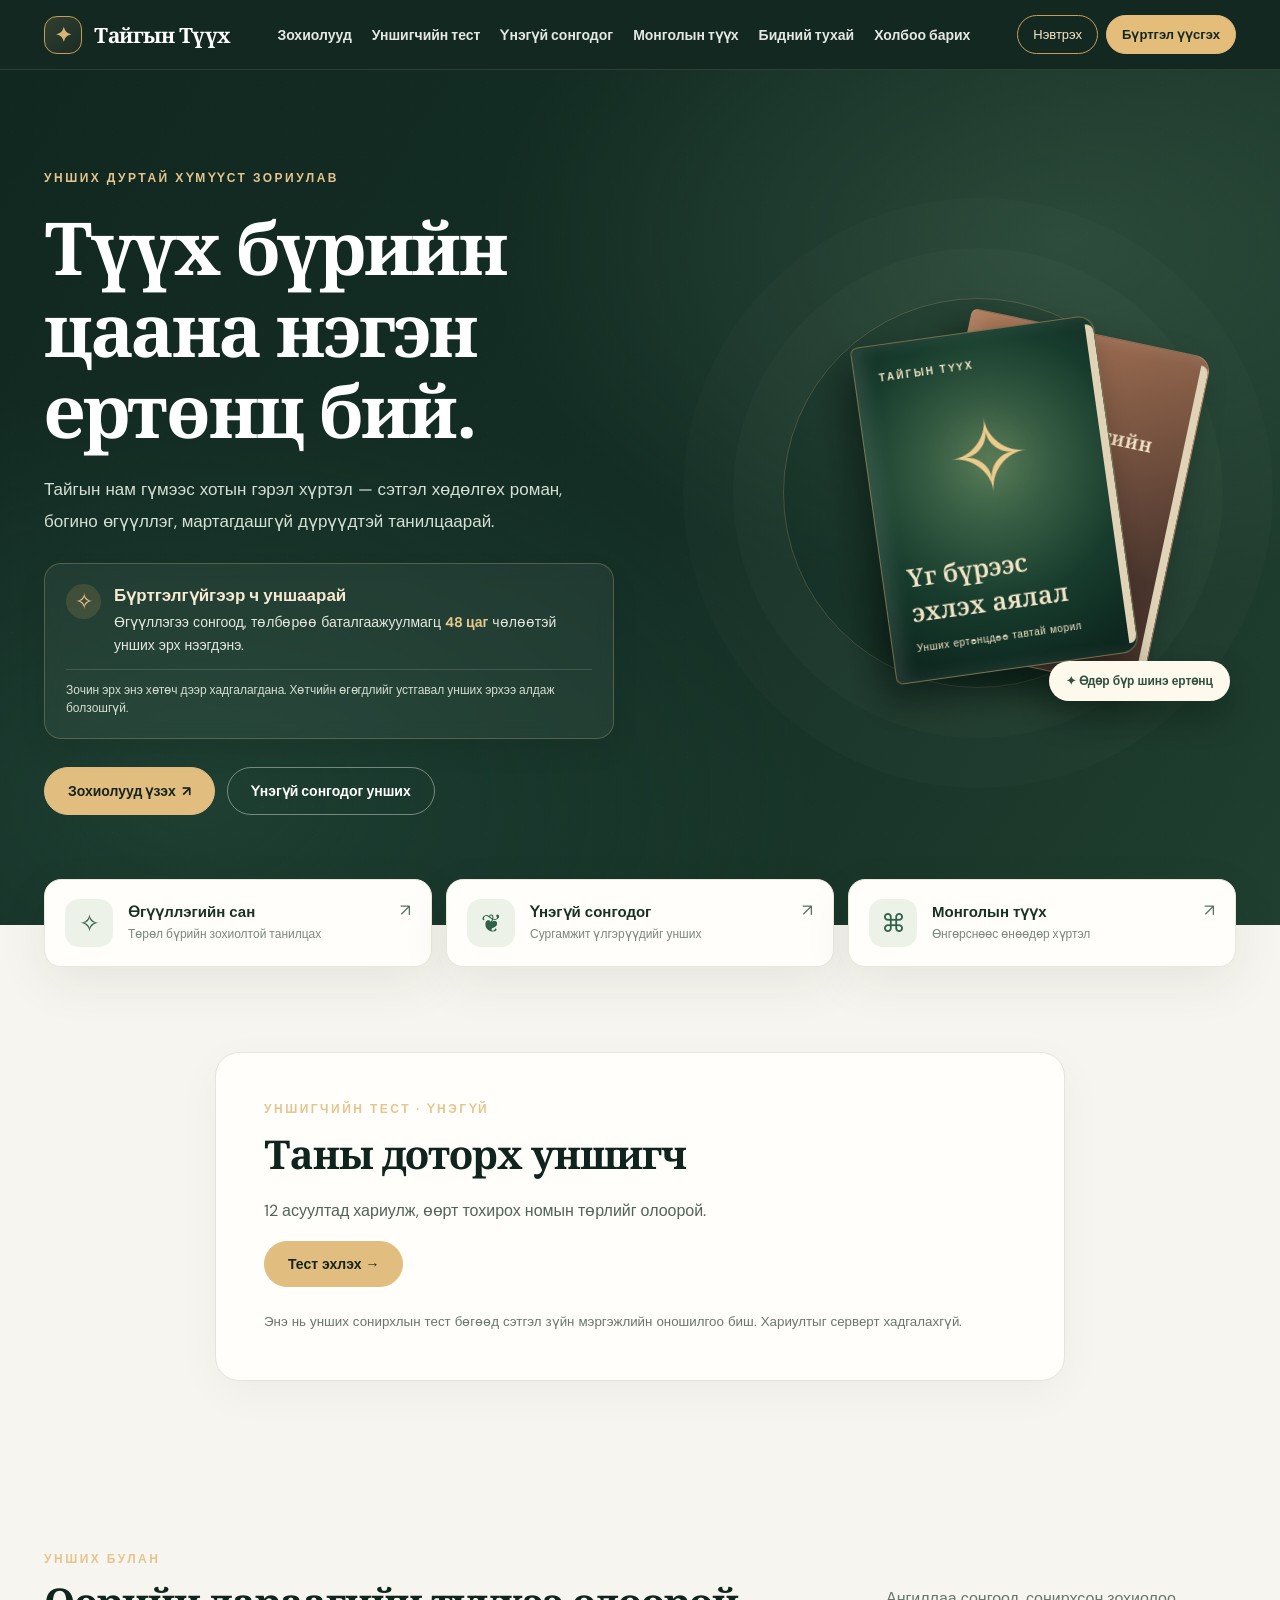
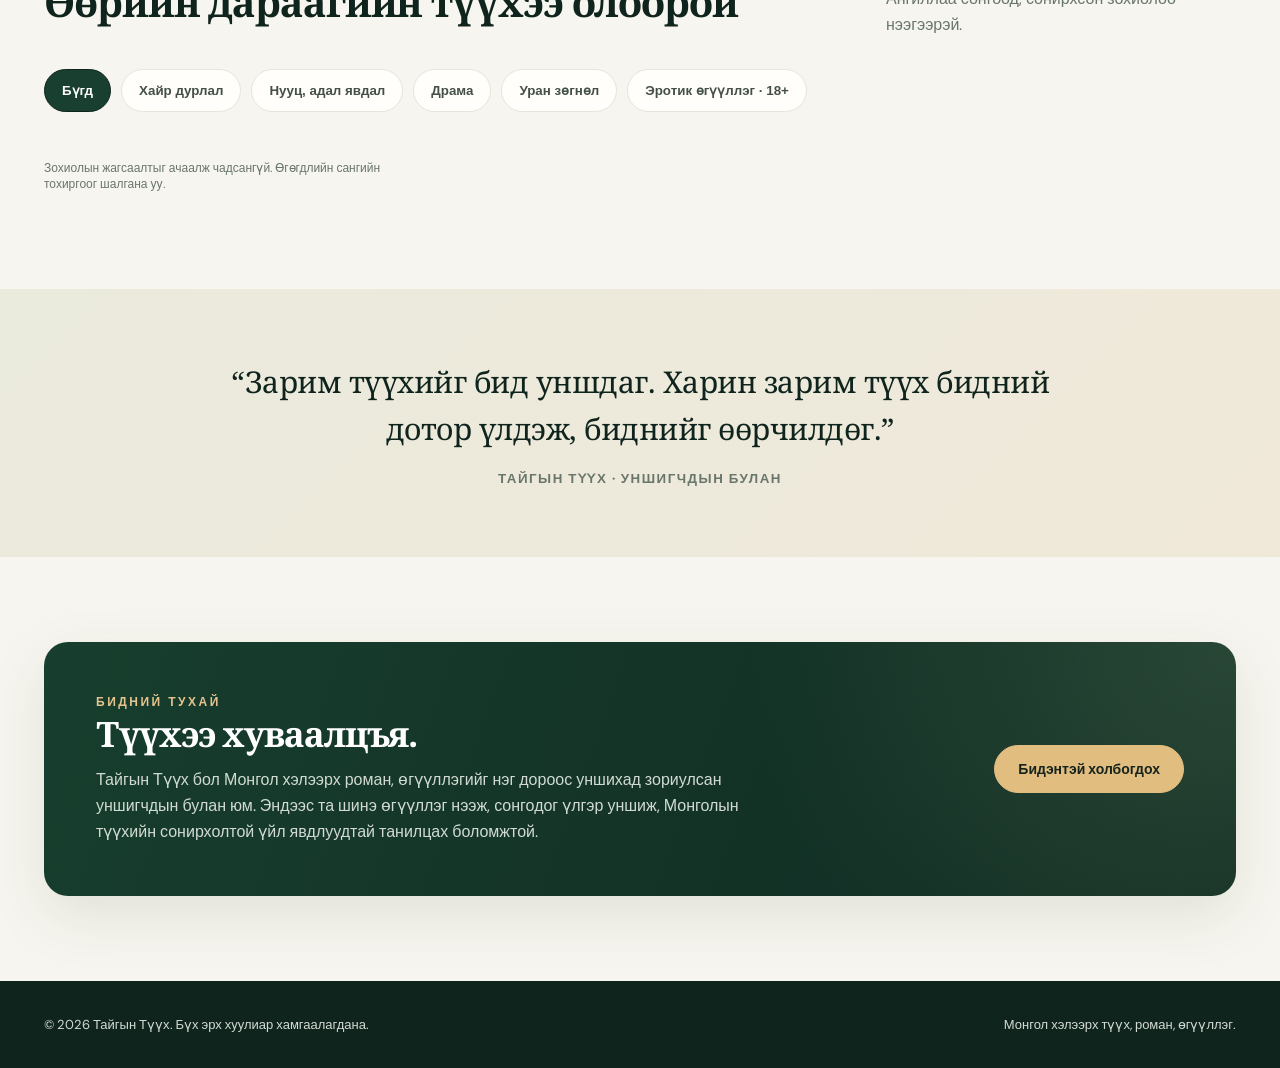
==== index.html @ 8eda80f7 "Move free preview copy button beside Facebook share" ====
<!doctype html>
<html lang="mn">
<head>
  <meta charset="utf-8">
  <meta name="viewport" content="width=device-width, initial-scale=1">
  <meta name="description" content="Тайгын Түүх — роман, өгүүллэг, шинэ ертөнц рүү аялах уншигчдын булан.">
  <meta name="theme-color" content="#15231d">
  <title>Тайгын Түүх — Өгүүллэг, роман</title>
  <link rel="preconnect" href="https://fonts.googleapis.com">
  <link rel="preconnect" href="https://fonts.gstatic.com" crossorigin>
  <link href="https://fonts.googleapis.com/css2?family=DM+Sans:wght@400;500;600;700&family=Noto+Serif:wght@400;500;600;700&display=swap" rel="stylesheet">
  <style>
    :root{--forest:#15231d;--forest2:#20382d;--cream:#f6f2e9;--paper:#fffdf8;--gold:#c99d55;--muted:#6f776f;--line:#e8e1d4}
    *{box-sizing:border-box}html{scroll-behavior:smooth}body{margin:0;background:var(--cream);color:var(--forest);font-family:'DM Sans',sans-serif}a{color:inherit;text-decoration:none}.wrap{max-width:1160px;margin:auto;padding:0 24px}
    header{background:var(--forest);color:#fff;padding:20px 0;border-bottom:1px solid #ffffff20}.nav{display:flex;align-items:center;justify-content:space-between;gap:20px}.brand{display:flex;align-items:center;gap:12px;font-family:'Noto Serif',serif;font-size:22px;font-weight:700;letter-spacing:.2px}.mark{width:42px;height:42px;border:1px solid #c99d55;border-radius:50%;display:grid;place-items:center;color:var(--gold);font-size:22px}.navlinks{display:flex;gap:24px;color:#e4e8e3;font-size:14px}.navlinks a:hover{color:var(--gold)}.hero{background:linear-gradient(115deg,rgba(21,35,29,.98),rgba(32,56,45,.88)),radial-gradient(circle at 85% 30%,#6d805c,transparent 38%);color:#fff;padding:82px 0 74px;overflow:hidden}.hero-grid{display:grid;grid-template-columns:1.15fr .85fr;gap:52px;align-items:center}.eyebrow{color:var(--gold);font-size:12px;font-weight:700;letter-spacing:2px;text-transform:uppercase}.hero h1{font-family:'Noto Serif',serif;font-size:clamp(42px,6vw,68px);line-height:1.08;max-width:680px;margin:18px 0}.hero p{font-size:17px;line-height:1.8;color:#d5ddd6;max-width:560px}.actions{display:flex;gap:12px;flex-wrap:wrap;margin-top:28px}.btn{display:inline-flex;padding:13px 20px;border-radius:4px;font-weight:700;font-size:14px;border:1px solid var(--gold);background:var(--gold);color:#17241c;cursor:pointer}.btn.secondary{background:transparent;color:white;border-color:#ffffff66}.hero-art{min-height:310px;position:relative;display:grid;place-items:center}.moon{width:220px;height:220px;border-radius:50%;background:radial-gradient(circle at 35% 30%,#e8d6a8,#b38a4b 65%,#705532);box-shadow:0 0 90px #c99d5533;position:relative}.moon:after{content:'';position:absolute;inset:22px -30px -18px 42px;border-radius:50%;background:var(--forest2);opacity:.8}.pine{position:absolute;bottom:10px;width:0;height:0;border-left:72px solid transparent;border-right:72px solid transparent;border-bottom:180px solid #0e1914;filter:drop-shadow(36px 30px 0 #17291f)}.pine:after{content:'';position:absolute;top:80px;left:-52px;border-left:52px solid transparent;border-right:52px solid transparent;border-bottom:130px solid #0e1914}.section{padding:64px 0}.section-head{display:flex;align-items:end;justify-content:space-between;gap:20px;margin-bottom:26px}.section h2{font-family:'Noto Serif',serif;font-size:32px;margin:8px 0}.section-head p{margin:0;color:var(--muted);line-height:1.6}.filters{display:flex;gap:8px;flex-wrap:wrap;margin-bottom:24px}.filter{border:1px solid var(--line);background:transparent;border-radius:999px;padding:9px 15px;color:#445047;cursor:pointer}.filter.active,.filter:hover{background:var(--forest);color:white;border-color:var(--forest)}.cards{display:grid;grid-template-columns:repeat(3,1fr);gap:18px}.card{background:var(--paper);border:1px solid var(--line);border-radius:8px;overflow:hidden;transition:transform .2s,box-shadow .2s}.card:hover{transform:translateY(-4px);box-shadow:0 12px 30px #15231d10}.cover{height:190px;display:flex;align-items:end;padding:20px;color:#fff;position:relative;overflow:hidden;background:linear-gradient(145deg,#50634d,#17271e)}.cover:before{content:'';position:absolute;width:220px;height:220px;border:1px solid #ffffff35;border-radius:50%;right:-55px;top:-70px}.cover:after{content:'';position:absolute;width:140px;height:140px;border:1px solid #ffffff25;border-radius:50%;right:-20px;top:-28px}.cover .symbol{position:absolute;right:28px;top:28px;font-size:54px;color:#e5c58a;opacity:.85}.cover .genre{position:relative;z-index:1;font-size:11px;letter-spacing:1.5px;text-transform:uppercase;color:#f0d9a9}.cover.amber{background:linear-gradient(145deg,#7b5538,#2e261e)}.cover.blue{background:linear-gradient(145deg,#536d78,#1a2d38)}.cover.plum{background:linear-gradient(145deg,#76566c,#2c202d)}.cover.moss{background:linear-gradient(145deg,#64704b,#1d2c20)}.cover.rose{background:linear-gradient(145deg,#9b6a62,#3d2528)}.card-body{padding:20px}.card h3{font-family:'Noto Serif',serif;font-size:20px;margin:0 0 8px}.card p{font-size:14px;line-height:1.65;color:var(--muted);margin:0 0 18px}.meta{display:flex;justify-content:space-between;align-items:center;border-top:1px solid var(--line);padding-top:14px;color:var(--muted);font-size:12px}.read{color:#7e5a23;font-weight:700;background:transparent;border:0;cursor:pointer}.empty{display:none;padding:30px;text-align:center;color:var(--muted)}.quote{background:#eae3d5;padding:44px 0;text-align:center}.quote blockquote{max-width:760px;margin:0 auto;font-family:'Noto Serif',serif;font-size:clamp(21px,3vw,30px);line-height:1.55}.quote small{display:block;margin-top:18px;color:var(--muted);letter-spacing:1px;text-transform:uppercase}.newsletter{background:var(--forest2);color:white;padding:46px;border-radius:8px;display:flex;align-items:center;justify-content:space-between;gap:30px}.newsletter h2{font-family:'Noto Serif',serif;margin:0 0 10px;font-size:28px}.newsletter p{color:#d2dbd3;margin:0;line-height:1.6}.newsletter .btn{flex-shrink:0}footer{background:var(--forest);color:#d2dbd3;padding:30px 0;font-size:13px}.foot{display:flex;justify-content:space-between;gap:20px;flex-wrap:wrap}.modal{position:fixed;inset:0;background:#07100ddd;display:none;align-items:center;justify-content:center;padding:20px;z-index:5}.modal.open{display:flex}.modal-box{max-width:650px;width:100%;max-height:85vh;overflow:auto;background:var(--paper);border-radius:8px;padding:28px}.modal-top{display:flex;justify-content:space-between;gap:20px;align-items:start}.modal h2{font-family:'Noto Serif',serif;margin:0 0 8px}.close{border:0;background:transparent;font-size:26px;cursor:pointer}.modal-text{line-height:1.9;white-space:pre-line;color:#38443b}.note{font-size:12px;color:var(--muted);margin-top:20px}
    @media(max-width:760px){.navlinks{display:none}.hero{padding:58px 0}.hero-grid{grid-template-columns:1fr;gap:20px}.hero-art{min-height:190px}.moon{width:145px;height:145px}.pine{transform:scale(.72);transform-origin:bottom center}.cards{grid-template-columns:1fr 1fr}.cover{height:155px}.section{padding:48px 0}.newsletter{padding:28px;display:block}.newsletter .btn{margin-top:20px}.section-head{display:block}.section-head p{margin-top:10px}}
    @media(max-width:480px){.wrap{padding:0 17px}.brand{font-size:18px}.cards{grid-template-columns:1fr}.cover{height:180px}.hero h1{font-size:43px}.hero p{font-size:15px}.section h2{font-size:28px}}
  .account-actions{display:flex;gap:8px;align-items:center;flex-wrap:wrap}.account-actions button{border:1px solid #c99d55;background:transparent;color:#f7e5c6;border-radius:6px;padding:9px 12px;cursor:pointer;font:inherit;font-size:13px}.account-actions button.primary{background:#c99d55;color:#15231d;font-weight:700}.account-actions .signedin{font-size:12px;color:#e7d6ac;max-width:175px;overflow:hidden;text-overflow:ellipsis;white-space:nowrap}.auth-form{display:grid;gap:12px;margin-top:18px}.auth-form label{display:block;font-size:13px;font-weight:700;margin-bottom:5px}.auth-form input{width:100%;padding:11px;border:1px solid #d8d3c8;border-radius:6px;font:inherit}.auth-status{font-size:13px;white-space:pre-wrap;color:#8d3535}.auth-note{font-size:13px;color:#5f6b60;line-height:1.6}.auth-footer{display:flex;gap:10px;align-items:center;flex-wrap:wrap}
@media(max-width:760px){.nav{flex-wrap:wrap}.account-actions{width:100%;justify-content:flex-end}}
.reading-benefit{margin-top:25px;max-width:570px;background:rgba(255,253,248,.065);border:1px solid rgba(201,157,85,.38);border-radius:12px;padding:17px 20px;box-shadow:0 12px 28px rgba(0,0,0,.08)}.reading-benefit-head{display:flex;gap:13px;align-items:flex-start}.reading-benefit-icon{flex-shrink:0;width:35px;height:35px;border-radius:50%;background:rgba(201,157,85,.18);color:#e6c98d;display:grid;place-items:center;font-size:22px}.reading-benefit-head strong{display:block;color:#f6ead1;font-size:17px;margin-bottom:5px}.reading-benefit-head span:not(.reading-benefit-icon){display:block;color:#e4e8df;font-size:14px;line-height:1.65}.reading-benefit-head b{color:#e6c98d}.reading-benefit-note{border-top:1px solid rgba(255,255,255,.14);margin-top:12px;padding-top:11px;font-size:12px;line-height:1.55;color:#c2ccc1}@media(max-width:480px){.reading-benefit{padding:15px}.reading-benefit-head strong{font-size:16px}}

  .mobile-menu-toggle{display:none;border:1px solid #c99d5580;border-radius:8px;background:rgba(255,255,255,.06);color:#f7e5c6;gap:8px;align-items:center;padding:9px 12px;font-family:inherit;font-size:14px;font-weight:600;cursor:pointer}
  .mobile-menu-toggle span:first-child{font-size:20px;line-height:1}
  @media(max-width:760px){
    .nav{display:flex;flex-wrap:wrap;justify-content:space-between;gap:12px}
    .mobile-menu-toggle{display:inline-flex;order:1;margin-left:auto}
    .navlinks{display:none;order:3;flex-basis:100%;width:100%;flex-direction:column;align-items:stretch;gap:0;padding:7px;background:#223a2e;border:1px solid #c99d5540;border-radius:10px}
    .navlinks.mobile-open{display:flex}
    .navlinks a{display:block;color:#f7e5c6;padding:12px 14px;border-bottom:1px solid #ffffff13}
    .navlinks a:last-child{border-bottom:0}
    .navlinks a:focus-visible,.mobile-menu-toggle:focus-visible{outline:2px solid #e3bc77;outline-offset:2px}
    .account-actions{order:2;width:100%;justify-content:flex-start;gap:8px}
    .account-actions button{min-height:40px}
    .account-actions .signedin{max-width:100%}
  }

/* Mobile-first navigation and full-screen story reading */
.reader-controls{display:flex;align-items:center;gap:8px;flex-shrink:0}.reader-controls button{min-width:40px;min-height:42px;border-radius:8px;border:1px solid #dbd5c7;background:#f3eee2;color:#233629;font-weight:700;cursor:pointer}.reader-controls .close{font-size:24px;background:#eee4d1}.reader-progress{height:3px;background:#e8e1d4;border-radius:8px;overflow:hidden;margin:12px 0 20px}.reader-progress>div{height:100%;width:0;background:#b68a42;transition:width .15s ease}.modal-text{font-size:17px;line-height:1.95;overflow-wrap:anywhere}.modal-top{background:var(--paper);position:sticky;top:-28px;z-index:2;padding:12px 0 6px}.modal:focus-visible,.modal-box:focus-visible{outline:none}
@media(max-width:760px){
 header{padding:12px 0}.nav{display:flex;flex-wrap:wrap;gap:8px;justify-content:space-between;align-items:center}.brand{font-size:17px;gap:7px;white-space:nowrap;flex-shrink:1;min-width:0}.brand .mark{width:32px;height:32px;font-size:18px;flex-shrink:0}
 .account-actions{order:1;display:flex;width:auto;flex:0 0 auto;margin-left:auto;gap:5px;justify-content:flex-end}.account-actions #navRegister{display:none}.account-actions button{padding:8px 9px;min-height:38px;font-size:12px}.account-actions .signedin{display:none}
 .mobile-menu-toggle{order:2;display:inline-flex;margin-left:0;flex:0 0 auto;padding:7px 9px;min-height:38px;font-size:12px;gap:6px}
 .navlinks{order:3;flex-basis:100%;width:100%;margin-top:4px}
 #reader{padding:0;align-items:stretch;justify-content:stretch;background:var(--paper)}#reader .modal-box{max-width:none;width:100%;height:100vh;height:100dvh;max-height:none;border-radius:0;padding:18px 19px 42px;overscroll-behavior:contain;scrollbar-gutter:stable}
 #reader .modal-top{top:-18px;align-items:center;padding:12px 0 10px;border-bottom:1px solid var(--line);margin-bottom:12px}#reader .modal-top h2{font-size:21px;line-height:1.35}#reader .eyebrow{font-size:10px}#reader .modal-text{font-size:18px;line-height:2}#reader .reader-controls button{min-width:38px;min-height:42px}#reader .reader-progress{margin:0 0 18px}
 .auth-form input{font-size:16px}
}
@media(max-width:360px){.nav{gap:5px}.brand{font-size:15px;gap:5px}.brand .mark{height:29px;width:29px}.account-actions button{padding:7px 6px;font-size:11px}.mobile-menu-toggle{padding:7px}.mobile-menu-toggle span:first-child{font-size:18px}#reader .modal-box{padding-left:14px;padding-right:14px}#reader .reader-controls{gap:4px}#reader .reader-controls button{min-width:35px}}
@media(prefers-reduced-motion:reduce){.reader-progress>div{transition:none}}

/* Taigyn Tuuh 2026: editorial interface */
:root{--forest:#10241e;--forest2:#17382d;--cream:#f7f5ef;--paper:#fffefa;--gold:#d8b477;--muted:#68766c;--line:#e8e7dd;--shadow:0 16px 50px rgba(18,41,31,.075)}
html{scroll-padding-top:88px}body{background:var(--cream);font-family:'DM Sans',sans-serif;-webkit-font-smoothing:antialiased}button,a,input{ -webkit-tap-highlight-color:transparent }button:focus-visible,a:focus-visible,input:focus-visible{outline:3px solid #c19c5e;outline-offset:3px}.wrap{max-width:1240px}header{position:relative;z-index:10;padding:15px 0;background:rgba(16,36,30,.98);border-bottom:1px solid #f3dba91f}.brand{font-size:21px;letter-spacing:-.5px}.mark{width:38px;height:38px;border-radius:13px;background:linear-gradient(140deg,#e6c78d25,#e6c78d06);font-size:20px}.navlinks{gap:20px}.navlinks a{font-weight:600;transition:color .2s}.navlinks a:hover{color:#e5c38a}.account-actions button{border-radius:999px;padding:10px 15px;transition:background .2s,transform .2s}.account-actions button:hover{transform:translateY(-1px)}.account-actions button.primary{background:#e4bd7b;border-color:#e4bd7b;color:#13271f}
.hero{position:relative;isolation:isolate;padding:100px 0 110px;background:radial-gradient(ellipse at 83% 20%,#44664e70 0,transparent 38%),radial-gradient(ellipse at 15% 85%,#2c574570 0,transparent 40%),linear-gradient(122deg,#112820,#142e25 52%,#203f30);overflow:hidden}.hero:before{content:'';position:absolute;inset:0;background-image:radial-gradient(#f4dfb017 .7px,transparent .7px);background-size:25px 25px;opacity:.34;pointer-events:none}.hero-grid{grid-template-columns:minmax(0,1fr) minmax(0,.82fr);gap:48px;position:relative}.eyebrow{letter-spacing:2.5px;color:#e6c48e}.hero h1{font-size:clamp(45px,5.7vw,78px);line-height:1.12;letter-spacing:-2.3px;max-width:780px;margin:20px 0 22px}.hero p{font-size:17px;line-height:1.9;color:#d4e0d5;max-width:570px}.actions{margin-top:28px}.btn{border-radius:999px;padding:14px 23px;justify-content:center;align-items:center;min-height:46px;background:#e1bd80;border-color:#e1bd80;transition:transform .2s,box-shadow .2s,background .2s}.btn:hover{transform:translateY(-2px);box-shadow:0 9px 22px #0000001c;background:#f0d39f}.btn.secondary:hover{background:#ffffff16}.reading-benefit{border-radius:17px;background:#ffffff0d;backdrop-filter:blur(8px);border-color:#f2dca93a;padding:20px 21px}.reading-benefit-head strong{font-size:17px}.reading-benefit-note{color:#d4dfd2}
.hero-art{height:440px;min-height:440px;position:relative;perspective:900px;display:grid;place-items:center}.hero-orbit{position:absolute;width:390px;height:390px;border:1px solid #e6c89138;border-radius:50%;box-shadow:0 0 0 50px #fff2cf05,0 0 0 100px #fff2cf04}.featured-book{position:absolute;width:245px;height:340px;border-radius:7px 16px 16px 7px;box-shadow:-14px 19px 35px #020b0770,inset 9px 0 18px #ffffff1c;display:flex;flex-direction:column;align-items:flex-start;padding:26px 24px;color:#f4e5c7;font-family:'Noto Serif',serif;transform-style:preserve-3d}.featured-book:after{content:'';position:absolute;right:0;top:8px;bottom:8px;width:8px;border-radius:0 10px 10px 0;background:#e1d3b7}.featured-book-front{background:radial-gradient(circle at 50% 40%,#4e7654,#173c2d 58%,#0b211b);transform:rotate(-8deg) translate(15px,9px);z-index:2;border:1px solid #c3a56d90}.featured-book-back{background:linear-gradient(155deg,#ac7757,#4a352d 75%);transform:rotate(12deg) translate(78px,-10px);z-index:1;border:1px solid #d6a57988}.featured-book span{font-family:'DM Sans',sans-serif;font-size:10px;letter-spacing:2.4px;font-weight:700}.featured-book strong{font-size:25px;line-height:1.38;margin-top:auto;font-weight:600}.featured-book small{font-family:'DM Sans',sans-serif;letter-spacing:.6px;font-size:10px;margin-top:13px}.featured-book-back strong{font-size:20px}.featured-book-back i{font-size:95px;align-self:center;margin-top:auto;font-style:normal;color:#f6e3bb88}.book-symbol{font-size:100px;margin:auto;align-self:center;color:#edcb8c;text-shadow:0 0 38px #d9b76f66}.floating-note{position:absolute;bottom:12px;right:6px;padding:12px 17px;background:#fdf9ec;color:#31503d;border-radius:999px;font-size:12px;font-weight:700;box-shadow:0 16px 32px #05140c55;z-index:3}
.discovery-section{position:relative;margin-top:-46px;z-index:3}.discovery-grid{display:grid;grid-template-columns:repeat(3,minmax(0,1fr));gap:14px}.discovery-tile{background:#fffefa;padding:19px 20px;border:1px solid #e9e7dc;border-radius:17px;box-shadow:var(--shadow);display:flex;align-items:center;gap:15px;transition:transform .2s,box-shadow .2s}.discovery-tile:hover{transform:translateY(-3px);box-shadow:0 18px 45px #10241e1a}.discovery-icon{width:48px;height:48px;flex:0 0 48px;display:grid;place-items:center;border-radius:14px;background:#edf2e9;color:#32614b;font-size:25px}.discovery-tile strong{display:block;color:#183126;font-size:15px}.discovery-tile small{display:block;color:#7c877e;margin-top:4px;font-size:12px;line-height:1.45}.discovery-arrow{margin-left:auto;align-self:flex-start;color:#577263;font-size:17px}
.section{padding:85px 0}.section-head{margin-bottom:32px}.section h2{font-size:clamp(29px,3.1vw,42px);letter-spacing:-1.1px}.section-head p{max-width:350px}.filters{gap:10px;margin-bottom:28px}.filter{padding:11px 17px;border-radius:999px;font-weight:600;background:#fffefa;border-color:#e6e5dc;min-height:43px}.filter.active{background:#193f30;color:#fff}.cards{gap:23px}.card{border-radius:18px;box-shadow:0 8px 25px #10241e0a;transition:transform .24s,box-shadow .24s}.card:hover{transform:translateY(-5px);box-shadow:0 24px 45px #122e2019}.cover{height:235px;padding:22px;background:linear-gradient(145deg,#4d755e,#1a3d2e)}.cover:before{width:270px;height:270px;border-color:#ffffff26}.cover:after{width:170px;height:170px;border-color:#ffffff20}.cover .symbol{font-size:72px;color:#f5d393;opacity:.9}.cover .genre{letter-spacing:1.2px;padding:8px 11px;border-radius:8px;background:#0c201b85;color:#f8e2b7;font-size:10px;backdrop-filter:blur(3px)}.card-body{padding:23px}.card h3{font-size:22px;line-height:1.35;letter-spacing:-.3px}.card p{font-size:14px;line-height:1.8;min-height:52px}.meta{font-size:12px}.read{background:#eaf1e9;color:#214a35;padding:10px 13px;border-radius:999px;font-weight:700;min-height:40px}.read:hover{background:#d5e5d4}.quote{background:linear-gradient(135deg,#eaeadd,#f0e9d9);padding:70px 0}.quote blockquote{max-width:850px;letter-spacing:-.5px}.quote small{font-weight:700;letter-spacing:1.5px}.newsletter{background:radial-gradient(circle at 100% 0,#496a4f70,transparent 40%),linear-gradient(110deg,#173e2e,#102a21);border-radius:24px;padding:52px;box-shadow:0 20px 60px #1a39221a}.newsletter h2{font-size:35px}.newsletter p{max-width:660px}.newsletter .btn{white-space:nowrap}footer{padding:35px 0}.modal-box{border-radius:19px;box-shadow:0 30px 80px #0005}.reader-controls button{border-radius:10px}.auth-form input{border-radius:10px}.modal-top{border-bottom:1px solid #eee9dd;padding-bottom:14px}
@media(max-width:1000px){.hero-grid{gap:12px}.hero-art{transform:scale(.84)}.navlinks{gap:12px;font-size:12px}.account-actions button{padding:9px 10px}}
@media(max-width:760px){header{padding:12px 0}.hero{padding:58px 0 89px}.hero-grid{grid-template-columns:1fr;gap:10px}.hero h1{font-size:clamp(39px,9.2vw,58px);letter-spacing:-1.4px;max-width:570px}.hero p{font-size:15px;line-height:1.85}.hero-art{height:305px;min-height:305px;transform:none}.hero-orbit{width:260px;height:260px}.featured-book{width:175px;height:250px;padding:18px}.featured-book-front{transform:rotate(-7deg) translate(0,12px)}.featured-book-back{transform:rotate(12deg) translate(48px,-12px)}.featured-book strong{font-size:18px}.featured-book-back strong{font-size:15px}.featured-book-back i{font-size:65px}.book-symbol{font-size:63px}.floating-note{bottom:-4px;right:4%;font-size:10px}.discovery-section{margin-top:-42px}.discovery-grid{grid-template-columns:1fr;gap:9px}.discovery-tile{padding:13px 16px}.discovery-icon{width:42px;height:42px;flex-basis:42px}.section{padding:60px 0}.cards{grid-template-columns:repeat(2,minmax(0,1fr));gap:13px}.cover{height:180px}.card-body{padding:17px}.card h3{font-size:19px}.card p{min-height:0}.newsletter{padding:28px;border-radius:18px}.newsletter h2{font-size:28px}.filters{flex-wrap:nowrap;overflow-x:auto;padding-bottom:10px;scrollbar-width:thin}.filter{white-space:nowrap;flex-shrink:0}.modal-top{border-bottom:1px solid #eee9dd}}
@media(max-width:480px){.wrap{padding:0 17px}.hero{padding-top:49px}.hero-art{height:277px;min-height:277px}.hero h1{font-size:clamp(37px,10.5vw,48px)}.hero .actions .btn{width:100%}.reading-benefit{margin-top:19px}.section h2{font-size:29px}.cards{grid-template-columns:1fr}.cover{height:228px}.card-body{padding:19px}.card h3{font-size:22px}.meta{gap:8px}.quote{padding:51px 0}.quote blockquote{font-size:22px}.newsletter .btn{width:100%}}
@media(prefers-reduced-motion:reduce){.card,.btn,.discovery-tile,.account-actions button{transition:none}}
.cover.has-image:before,.cover.has-image:after{display:none}
.rq-panel{background:#fffefa;border:1px solid #e6e5dc;border-radius:24px;padding:clamp(20px,5vw,48px);max-width:850px;margin:auto;box-shadow:0 12px 45px #10241e0a}.rq-panel h2{margin:10px 0}.rq-panel p{line-height:1.75;color:#536359}.rq-note{display:block;margin-top:24px;color:#68766d;line-height:1.6}.rq-options{display:grid;grid-template-columns:repeat(auto-fit,minmax(210px,1fr));gap:10px;margin:20px 0}.rq-option{font:inherit;text-align:left;background:#f5f6ef;border:1px solid #dce3d7;border-radius:12px;padding:14px;cursor:pointer;color:#193f30}.rq-option:hover,.rq-option:focus-visible{background:#e2eddf}.rq-track{height:8px;background:#e6ebe3;border-radius:20px;overflow:hidden;margin:12px 0 22px}.rq-track span{display:block;height:100%;background:#49775c;transition:width .2s}.rq-score{margin:10px 0}.rq-score .rq-track{margin:5px 0 12px}.rq-recs{display:grid;gap:8px;margin:18px 0}.rq-recs button{text-align:left}.rq-actions{display:flex;gap:10px;flex-wrap:wrap;margin:15px 0}.rq-panel button:focus-visible{outline:3px solid #b68e49;outline-offset:2px}
.payment-dialog{box-sizing:border-box;width:min(440px,calc(100% - 28px));max-height:calc(100dvh - 32px);margin:auto;border:1px solid #e8e1d4;border-radius:16px;padding:0;background:#fffdf8;color:#15231d;box-shadow:0 24px 80px #0006;overflow:auto}.payment-dialog::backdrop{background:#0c1914b8;backdrop-filter:blur(3px)}.payment-inner{padding:22px;line-height:1.6}.payment-top{display:flex;align-items:center;justify-content:space-between;gap:12px}.payment-top h3{margin:0;font-size:22px}.payment-close{background:none;border:0;font-size:28px;cursor:pointer;color:#314438;padding:0 8px}.payment-row{display:flex;align-items:center;justify-content:space-between;gap:12px;background:#f1f1e9;border-radius:9px;padding:10px 12px;margin:8px 0}.payment-row>div{min-width:0}.payment-row small,.payment-row strong{display:block;overflow-wrap:anywhere}.payment-row small{color:#657368;font-size:12px}.payment-copy{flex-shrink:0;border:1px solid #cad6c8;border-radius:8px;padding:9px 12px;background:#fff;color:#214a35;cursor:pointer;font-weight:700}.payment-check{width:100%;justify-content:center}.payment-status:empty{display:none}.payment-status{color:#87501f;font-size:14px}.payment-inner .note{font-size:13px}.payment-dialog button:focus-visible{outline:2px solid #b68e49;outline-offset:2px}
.reader-free-text{-webkit-user-select:text;user-select:text}.reader-paid-text{-webkit-user-select:none;user-select:none;-webkit-touch-callout:none}
#storyShare:not([hidden]){display:flex;flex-wrap:wrap;align-items:center;gap:8px}
</style>
</head>
<body>
<header><div class="wrap nav"><a class="brand" href="#top"><span class="mark">✦</span><span>Тайгын Түүх</span></a><button class="mobile-menu-toggle" id="mobileMenuToggle" type="button" aria-expanded="false" aria-controls="mobileSiteNav" aria-label="Цэс нээх"><span aria-hidden="true">☰</span><span>Цэс</span></button><nav class="navlinks" id="mobileSiteNav" aria-label="Үндсэн цэс"><a href="#stories">Зохиолууд</a><a href="#readerQuiz">Уншигчийн тест</a><a href="/classics.html">Үнэгүй сонгодог</a><a href="/mongolian-history.html">Монголын түүх</a><a href="#about">Бидний тухай</a><a href="#contact">Холбоо барих</a></nav><div class="account-actions"><span class="signedin" id="signedInEmail" hidden></span><button id="navLogin" type="button">Нэвтрэх</button><button id="navRegister" type="button" class="primary">Бүртгэл үүсгэх</button><button id="navLogout" type="button" hidden>Гарах</button></div></div></header>
<main id="top">
  <section class="hero"><div class="wrap hero-grid"><div><div class="eyebrow">Унших дуртай хүмүүст зориулав</div><h1>Түүх бүрийн цаана нэгэн ертөнц бий.</h1><p>Тайгын нам гүмээс хотын гэрэл хүртэл — сэтгэл хөдөлгөх роман, богино өгүүллэг, мартагдашгүй дүрүүдтэй танилцаарай.</p><div class="reading-benefit" aria-label="Худалдан авах нөхцөл"><div class="reading-benefit-head"><span class="reading-benefit-icon" aria-hidden="true">✧</span><div><strong>Бүртгэлгүйгээр ч уншаарай</strong><span>Өгүүллэгээ сонгоод, төлбөрөө баталгаажуулмагц <b>48 цаг</b> чөлөөтэй унших эрх нээгдэнэ.</span></div></div><div class="reading-benefit-note">Зочин эрх энэ хөтөч дээр хадгалагдана. Хөтчийн өгөгдлийг устгавал унших эрхээ алдаж болзошгүй.</div></div><div class="actions"><a class="btn" href="#stories">Зохиолууд үзэх&nbsp; ↗</a><a class="btn secondary" href="/classics.html">Үнэгүй сонгодог унших</a></div></div><div class="hero-art" aria-hidden="true"><div class="hero-orbit"></div><div class="featured-book featured-book-back"><span>Түүхийн сан</span><strong>Өнгөрсөн цагийн<br>дуу хоолой</strong><i>✦</i></div><div class="featured-book featured-book-front"><span>ТАЙГЫН ТҮҮХ</span><div class="book-symbol">✧</div><strong>Үг бүрээс<br>эхлэх аялал</strong><small>Унших ертөнцдөө тавтай морил</small></div><div class="floating-note">✦ Өдөр бүр шинэ ертөнц</div></div></div></section>
  <section class="discovery-section" aria-label="Унших хэсгүүд"><div class="wrap discovery-grid"><a class="discovery-tile" href="#stories"><span class="discovery-icon">✧</span><span><strong>Өгүүллэгийн сан</strong><small>Төрөл бүрийн зохиолтой танилцах</small></span><span class="discovery-arrow">↗</span></a><a class="discovery-tile" href="/classics.html"><span class="discovery-icon">❦</span><span><strong>Үнэгүй сонгодог</strong><small>Сургамжит үлгэрүүдийг унших</small></span><span class="discovery-arrow">↗</span></a><a class="discovery-tile" href="/mongolian-history.html"><span class="discovery-icon">⌘</span><span><strong>Монголын түүх</strong><small>Өнгөрснөөс өнөөдөр хүртэл</small></span><span class="discovery-arrow">↗</span></a></div></section>
<section class="section" id="readerQuiz"><div class="wrap"><div class="rq-panel"><div class="eyebrow">Уншигчийн тест · Үнэгүй</div><h2>Таны доторх уншигч</h2><p>12 асуултад хариулж, өөрт тохирох номын төрлийг олоорой.</p><div id="rqContent" aria-live="polite"></div><small class="rq-note">Энэ нь унших сонирхлын тест бөгөөд сэтгэл зүйн мэргэжлийн оношилгоо биш. Хариултыг серверт хадгалахгүй.</small></div></div></section>
  <section class="section" id="stories"><div class="wrap"><div class="section-head"><div><div class="eyebrow">Унших булан</div><h2>Өөрийн дараагийн түүхээ олоорой</h2></div><p>Ангиллаа сонгоод, сонирхсон зохиолоо нээгээрэй.</p></div>
    <div class="filters" aria-label="Зохиолын ангилал"><button class="filter active" data-filter="all">Бүгд</button><button class="filter" data-filter="romance">Хайр дурлал</button><button class="filter" data-filter="mystery">Нууц, адал явдал</button><button class="filter" data-filter="drama">Драма</button><button class="filter" data-filter="fantasy">Уран зөгнөл</button><button class="filter" data-filter="erotic">Эротик өгүүллэг · 18+</button></div>
    <div class="cards" id="cards">
      <article class="card" data-category="mystery"><div class="cover"><span class="symbol">☾</span><span class="genre">Нууц · Адал явдал</span></div><div class="card-body"><h3>Тайгын шивнээ</h3><p>Ойн гүнд мартагдсан нэгэн захидал хуучин нууцыг дахин амилуулна.</p><div class="meta"><span>Богино өгүүллэг</span><button class="read" data-story="taiga">Унших →</button></div></div></article>
      <article class="card" data-category="romance"><div class="cover amber"><span class="symbol">❧</span><span class="genre">Хайр дурлал</span></div><div class="card-body"><h3>Намрын сүүлчийн захиа</h3><p>Хэлж амжаагүй үгс, илгээгээгүй захиа хоёрын хооронд үлдсэн хайр.</p><div class="meta"><span>Роман · Эхлэл</span><button class="read" data-story="letter">Унших →</button></div></div></article>
      <article class="card" data-category="fantasy"><div class="cover blue"><span class="symbol">✧</span><span class="genre">Уран зөгнөл</span></div><div class="card-body"><h3>Сарны хаалга</h3><p>Шөнө дунд л нээгддэг хаалга нэгэн залууг үл мэдэгдэх ертөнцөд хөтөлнө.</p><div class="meta"><span>Цуврал · 1-р бүлэг</span><button class="read" data-story="moon">Унших →</button></div></div></article>
      <article class="card" data-category="drama"><div class="cover plum"><span class="symbol">❦</span><span class="genre">Драма</span></div><div class="card-body"><h3>Чимээгүй өдрүүд</h3><p>Нэг гэр бүлийн олон жил нуусан үнэн энгийн нэгэн оройн хоолон дээр ил болно.</p><div class="meta"><span>Өгүүллэг</span><button class="read" data-story="quiet">Унших →</button></div></div></article>
      <article class="card" data-category="romance"><div class="cover rose"><span class="symbol">♡</span><span class="genre">Хайр дурлал</span></div><div class="card-body"><h3>Борооны дараа</h3><p>Санамсаргүй уулзалт заримдаа амьдралын хамгийн чухал эхлэл болдог.</p><div class="meta"><span>Роман · Эхлэл</span><button class="read" data-story="rain">Унших →</button></div></div></article>
      <article class="card" data-category="mystery"><div class="cover moss"><span class="symbol">⌁</span><span class="genre">Нууц · Триллер</span></div><div class="card-body"><h3>Сүүлчийн галт тэрэг</h3><p>Шөнө дундын галт тэргэнд суусан зорчигчдын хэн нь ч өөрийнхөө тухай үнэнийг хэлсэнгүй.</p><div class="meta"><span>Цуврал · Эхлэл</span><button class="read" data-story="train">Унших →</button></div></div></article>
    </div><div class="empty" id="empty">Энэ ангилалд одоогоор зохиол алга байна.</div>
  </div></section>
  <section class="quote"><div class="wrap"><blockquote>“Зарим түүхийг бид уншдаг. Харин зарим түүх бидний дотор үлдэж, биднийг өөрчилдөг.”</blockquote><small>Тайгын Түүх · Уншигчдын булан</small></div></section>
  <section class="section" id="about"><div class="wrap"><div class="newsletter" id="contact"><div><div class="eyebrow">Бидний тухай</div><h2>Түүхээ хуваалцъя.</h2><p>Тайгын Түүх бол Монгол хэлээрх роман, өгүүллэгийг нэг дороос уншихад зориулсан уншигчдын булан юм. Эндээс та шинэ өгүүллэг нээж, сонгодог үлгэр уншиж, Монголын түүхийн сонирхолтой үйл явдлуудтай танилцах боломжтой.</p></div><a class="btn" href="mailto:hello@taigyntuuh.mn?subject=Тайгын%20Түүх">Бидэнтэй холбогдох</a></div></div></section>
</main>
<footer><div class="wrap foot"><span>© <span id="year"></span> Тайгын Түүх. Бүх эрх хуулиар хамгаалагдана.</span><span>Монгол хэлээрх түүх, роман, өгүүллэг.</span></div></footer>
<div class="modal" id="authModal" role="dialog" aria-modal="true" aria-labelledby="authTitle"><div class="modal-box" style="max-width:440px"><div class="modal-top"><h2 id="authTitle">Нэвтрэх</h2><button class="close" id="closeAuth" type="button" aria-label="Хаах">×</button></div><p class="auth-note">Бүртгэлгүйгээр өгүүллэг худалдан авах боломжтой. Бүртгүүлбэл өөрийн бүртгэлээрээ нэвтэрч болно.</p><form class="auth-form" id="authForm"><div><label for="authEmail">Имэйл</label><input id="authEmail" type="email" required autocomplete="email"></div><div><label for="authPassword">Нууц үг</label><input id="authPassword" type="password" required autocomplete="current-password"><p id="passwordHint" class="auth-note" hidden>Анхааруулга: Нууц үг хамгийн багадаа 7 тэмдэгттэй байна. Аюулгүй байдлаа хамгаалахын тулд урт, таахад хэцүү нууц үг сонгоорой.</p></div><p id="authStatus" class="auth-status" role="status"></p><div class="auth-footer"><button id="authSubmit" type="submit" class="btn">Нэвтрэх</button><button type="button" id="authSwitch" class="read">Бүртгэл үүсгэх</button></div></form></div></div>
<div class="modal" id="reader" role="dialog" aria-modal="true" aria-labelledby="readerTitle"><div class="modal-box" id="readerBox" tabindex="-1"><div class="modal-top"><div><div class="eyebrow">Тайгын Түүх · Унших булан</div><h2 id="readerTitle">Зохиолын нэр</h2></div><div class="reader-controls" aria-label="Унших тохиргоо"><button id="fontSmaller" type="button" aria-label="Үсгийн хэмжээг багасгах">A−</button><button id="fontLarger" type="button" aria-label="Үсгийн хэмжээг томруулах">A+</button><button class="close" id="closeReader" type="button" aria-label="Унших цонхыг хаах">×</button></div></div><div class="reader-progress" aria-hidden="true"><div id="readerProgressBar"></div></div><div id="storyShare" hidden style="margin:14px 0"><a class="read" id="storyFacebook" target="_blank" rel="noopener noreferrer">Facebook-д хуваалцах</a></div><div class="modal-text" id="readerText"></div></div></div>
<script>
document.getElementById('year').textContent=new Date().getFullYear();
const $=id=>document.getElementById(id);
const modal=$('reader');
const readerBox=$('readerBox');
let readerFontSize=18;
function updateReaderProgress(){if(!modal.classList.contains('open'))return;const remaining=readerBox.scrollHeight-readerBox.clientHeight;const percent=remaining>0?Math.min(100,Math.max(0,readerBox.scrollTop/remaining*100)):100;$('readerProgressBar').style.width=percent+'%'}
readerBox.addEventListener('scroll',updateReaderProgress,{passive:true});
$('fontSmaller').addEventListener('click',()=>{readerFontSize=Math.max(15,readerFontSize-1);$('readerText').style.fontSize=readerFontSize+'px';updateReaderProgress()});
$('fontLarger').addEventListener('click',()=>{readerFontSize=Math.min(25,readerFontSize+1);$('readerText').style.fontSize=readerFontSize+'px';updateReaderProgress()});
const mobileMenuToggle=$('mobileMenuToggle');
const mobileSiteNav=$('mobileSiteNav');
function closeMobileMenu(){mobileSiteNav.classList.remove('mobile-open');mobileMenuToggle.setAttribute('aria-expanded','false');mobileMenuToggle.setAttribute('aria-label','Цэс нээх')}
mobileMenuToggle.addEventListener('click',()=>{const opening=!mobileSiteNav.classList.contains('mobile-open');mobileSiteNav.classList.toggle('mobile-open',opening);mobileMenuToggle.setAttribute('aria-expanded',String(opening));mobileMenuToggle.setAttribute('aria-label',opening?'Цэс хаах':'Цэс нээх')});
mobileSiteNav.querySelectorAll('a').forEach(link=>link.addEventListener('click',closeMobileMenu));
document.addEventListener('keydown',event=>{if(event.key==='Escape')closeMobileMenu()});

let allStories=[];
let activeSlug='';
let authMode='login';
function authOpen(mode){
 authMode=mode;
 $('authTitle').textContent=mode==='register'?'Бүртгэл үүсгэх':'Нэвтрэх';
 $('authSubmit').textContent=$('authTitle').textContent;
 $('authSwitch').textContent=mode==='register'?'Нэвтрэх':'Бүртгэл үүсгэх';
 $('authPassword').autocomplete=mode==='register'?'new-password':'current-password';
 $('authPassword').minLength=mode==='register'?7:0;
 $('passwordHint').hidden=mode!=='register';
 $('authStatus').textContent='';
 $('authModal').classList.add('open');
 $('authEmail').focus();
}
function authClose(){$('authModal').classList.remove('open')}
$('navLogin').onclick=()=>authOpen('login');
$('navRegister').onclick=()=>authOpen('register');
$('authSwitch').onclick=()=>authOpen(authMode==='login'?'register':'login');
$('closeAuth').onclick=authClose;
$('authModal').onclick=e=>{if(e.target===$('authModal'))authClose()};
async function updateAuth(){
 try{
 const data=await api('/api/auth/me');
 const user=data.user;
 const registered=user && !user.email.endsWith('@guest.invalid');
 $('signedInEmail').hidden=!registered;
 $('signedInEmail').textContent=registered?user.email:'';
 $('navLogout').hidden=!registered;
 $('navLogin').hidden=!!registered;
 $('navRegister').hidden=!!registered;
 }catch(e){console.warn('Session status unavailable')}
}
$('navLogout').onclick=async()=>{
 try{await api('/api/auth/logout','POST',{});await updateAuth();await loadStories();if(activeSlug)await openStory(activeSlug)}
 catch(e){alert(e.message)}
};
$('authForm').onsubmit=async e=>{
 e.preventDefault();
 const submit=$('authSubmit');
 submit.disabled=true;
 $('authStatus').textContent='';
 try{
 await api(authMode==='register'?'/api/auth/register':'/api/auth/login','POST',{email:$('authEmail').value,password:$('authPassword').value});
 $('authPassword').value='';
 authClose();
 await updateAuth();
 await loadStories();
 if(activeSlug)await openStory(activeSlug);
 }catch(error){$('authStatus').textContent=error.message}
 finally{submit.disabled=false}
};


const filters=[...document.querySelectorAll('.filter')];
filters.forEach(btn=>btn.addEventListener('click',()=>{
  filters.forEach(b=>b.classList.toggle('active',b===btn));
  renderStories(btn.dataset.filter);
}));

async function api(url,method='GET',data){
  const r=await fetch(url,{
    method,
    headers:data?{'Content-Type':'application/json'}:{},
    body:data?JSON.stringify(data):undefined,
    credentials:'same-origin'
  });
  let d={};
  try{d=await r.json()}catch{}
  if(!r.ok)throw Error(d.error||'Алдаа гарлаа');
  return d;
}

function categoryFor(s){
  const t=(s.title+' '+s.synopsis).toLowerCase();
  if(/эротик|erotic|18\s*\+/.test(t))return 'erotic';
  if(/хайр|захиа|дурлал|романтик/.test(t))return 'romance';
  if(/сар|ид шид|уран зөгнөл|ертөнц/.test(t))return 'fantasy';
  if(/нууц|мөрд|адал явдал|тайга/.test(t))return 'mystery';
  return 'drama';
}

function renderStories(filter='all'){
  const cards=$('cards');
  cards.replaceChildren();
  let shown=0;

  for(const s of allStories){
    const cat=categoryFor(s);
    if(filter!=='all'&&cat!==filter)continue;
    shown++;

    const article=document.createElement('article');
    article.className='card';
    article.dataset.category=cat;

    const cover=document.createElement('div');
    cover.className='cover '+({romance:'rose',fantasy:'blue',mystery:'moss',drama:'plum',erotic:'plum'}[cat]);

    const fallbackCover = /мөнх\s*тэнгэрийн\s*онгод/i.test(s.title || '') || s.slug === 'monkh-tengeriin-ongod' ? '/images/monkh-tengeriin-ongod.webp' : (/сүүлчийн\s*цас/i.test(s.title || '') || cat === 'romance') ? '/images/love-story.webp' : '';
    const coverUrl = String(s.cover_url || '').trim() || fallbackCover;
    if(coverUrl){
      cover.classList.add('has-image');
      cover.style.backgroundImage=`linear-gradient(0deg,#15231d99,#15231d22),url("${coverUrl.replace(/"/g,'%22')}")`;
      cover.style.backgroundSize='cover';
      cover.style.backgroundPosition='center';
    }

    const symbol=document.createElement('span');
    symbol.className='symbol';
    symbol.textContent=cat==='romance'?'♡':cat==='fantasy'?'✧':cat==='mystery'?'☾':'❦';

    const genre=document.createElement('span');
    genre.className='genre';
    genre.textContent=cat==='erotic'?'Эротик өгүүллэг · 18+':cat==='romance'?'Хайр дурлал':cat==='fantasy'?'Уран зөгнөл':cat==='mystery'?'Нууц · Адал явдал':'Өгүүллэг';
    if(!coverUrl)cover.append(symbol);
    cover.append(genre);

    const body=document.createElement('div');
    body.className='card-body';

    const h=document.createElement('h3');
    h.textContent=s.title;

    const p=document.createElement('p');
    p.textContent=s.synopsis||'Шинэ түүхтэй танилцаарай.';

    const meta=document.createElement('div');
    meta.className='meta';

    const span=document.createElement('span');
    span.textContent=Number(s.price_mnt)===0?'Үнэгүй':Number(s.price_mnt).toLocaleString('mn-MN')+'₮';

    const read=document.createElement('button');
    read.className='read';
    read.textContent='Унших →';
    read.addEventListener('click',()=>openStory(s.slug));

    meta.append(span,read);
    body.append(h,p,meta);
    article.append(cover,body);
    cards.append(article);
  }

  $('empty').style.display=shown?'none':'block';
}

const baseTitle=document.title;
function storyUrl(slug){const u=new URL('/',location.origin);u.searchParams.set('story',slug);return u.href}
function urlSlug(){return new URL(location.href).searchParams.get('story')||''}
$('readerText').addEventListener('copy',event=>{
  const paid=$('readerText').querySelector('.reader-paid-text');
  const selection=window.getSelection();
  if(!paid||!selection||selection.isCollapsed)return;
  for(let i=0;i<selection.rangeCount;i++){
    if(selection.getRangeAt(i).intersectsNode(paid)){
      event.preventDefault();
      const preview=$('readerText').querySelector('.reader-free-text');
      if(preview&&selection.getRangeAt(i).intersectsNode(preview))event.clipboardData?.setData('text/plain',preview.textContent);
      return;
    }
  }
});
async function openStory(slug, syncUrl=true){
  if(!/^[a-z0-9]+(?:-[a-z0-9]+)*$/.test(slug))return;
  if(syncUrl && urlSlug()!==slug)history.pushState(null,'',storyUrl(slug));
  activeSlug=slug;
  $('storyShare').hidden=true;
  $('storyShare').querySelector('.copy-preview')?.remove();
  $('readerTitle').textContent='Уншиж байна…';
  $('readerText').textContent='';
  modal.classList.add('open');
  readerBox.scrollTop=0;
  document.body.style.overflow='hidden';
  clearReaderActions();
  requestAnimationFrame(updateReaderProgress);

  try{
    const d=await api('/api/stories/'+encodeURIComponent(slug));
    const s=d.story;

    if(activeSlug!==slug)return;
    $('readerTitle').textContent=s.title;
    document.title=s.title+' | Тайгын Түүх';
    $('storyShare').hidden=false;

    $('storyFacebook').href='https://www.facebook.com/sharer/sharer.php?u='+encodeURIComponent(storyUrl(slug));
    $('readerText').replaceChildren();
    const preview=document.createElement('div');
    preview.className='reader-free-text';
    preview.textContent=s.preview_text;
    $('readerText').append(preview);
    const copyPreview=document.createElement('button');
    copyPreview.type='button';
    copyPreview.className='read copy-preview';
    copyPreview.style.cssText='white-space:normal';
    copyPreview.textContent='Үнэгүй хэсгийг хуулах';
    copyPreview.onclick=async()=>{
      try{
        await navigator.clipboard.writeText(s.preview_text);
        copyPreview.textContent='Хууллаа ✓';
        setTimeout(()=>{copyPreview.textContent='Үнэгүй хэсгийг хуулах'},1800);
      }catch{
        const range=document.createRange();range.selectNodeContents(preview);
        const selection=window.getSelection();selection.removeAllRanges();selection.addRange(range);
      }
    };
    $('storyShare').append(copyPreview);

    const note=document.createElement('p');
    note.className='note';
    note.textContent=s.unlocked
      ?'Төлбөр баталгаажсан — 48 цагийн эрхтэй. Эрх дуусах: '+new Date(s.expiresAt).toLocaleString('mn-MN',{timeZone:'Asia/Ulaanbaatar'})+' (Улаанбаатарын цагаар).'
      :'Үнэгүй эхлэл. Үргэлжлэлийг '+Number(s.price_mnt).toLocaleString('mn-MN')+'₮ төлж 48 цагийн хугацаатай нээнэ.';

    $('readerText').append(document.createElement('br'),document.createElement('br'));
    requestAnimationFrame(updateReaderProgress);

    if(s.unlocked&&s.continuation){
      const rest=document.createElement('div');
      rest.textContent=s.continuation;
      rest.className='reader-paid-text';
      rest.style.marginTop='20px';
      $('readerText').append(note,rest);
      requestAnimationFrame(updateReaderProgress);
    }else{
      const actions=document.createElement('div');
      actions.id='readerActions';
      actions.style.cssText='display:flex;gap:10px;flex-wrap:wrap;margin-top:18px';

      const buy=document.createElement('button');
      buy.className='btn';
      buy.textContent='Үргэлжлэлийг нээх · '+Number(s.price_mnt).toLocaleString('mn-MN')+'₮';
      buy.onclick=()=>buyStory(slug);

      actions.append(buy);
      $('readerText').append(note,actions);
      requestAnimationFrame(updateReaderProgress);
    }
  }catch(e){
    $('readerTitle').textContent='Алдаа';
    $('readerText').textContent=e.message;
  }
}

function clearReaderActions(){
  const old=document.getElementById('readerActions');
  if(old)old.remove();

  const panel=document.getElementById('qpayPanel');
  if(panel){if(panel.open)panel.close();panel.remove();}
}

async function buyStory(slug){
  if(document.getElementById('qpayPanel'))return;
  const trigger=document.activeElement;
  const dialog=document.createElement('dialog');
  dialog.id='qpayPanel';
  dialog.className='payment-dialog';
  dialog.setAttribute('aria-labelledby','paymentHeading');
  const panel=document.createElement('div');
  panel.className='payment-inner';
  const top=document.createElement('div');top.className='payment-top';
  const heading=document.createElement('h3');heading.id='paymentHeading';heading.textContent='Төлбөрийн мэдээлэл';
  const close=document.createElement('button');close.type='button';close.className='payment-close';close.textContent='×';close.setAttribute('aria-label','Төлбөрийн цонх хаах');close.onclick=()=>dialog.close();
  top.append(heading,close);panel.append(top);
  const content=document.createElement('div');panel.append(content);dialog.append(panel);document.body.append(dialog);
  dialog.addEventListener('close',()=>{dialog.remove();if(trigger?.isConnected)trigger.focus()});
  dialog.addEventListener('click',e=>{if(e.target===dialog)dialog.close()});
  dialog.addEventListener('keydown',e=>{if(e.key==='Escape')e.stopPropagation()});
  dialog.showModal();
  const message=(text)=>{const p=document.createElement('p');p.textContent=text;return p};
  content.append(message('Төлбөрийн мэдээлэл бэлтгэж байна…'));
  function copyButton(value,label){
    const button=document.createElement('button');button.type='button';button.className='payment-copy';button.textContent='Хуулах';button.setAttribute('aria-label',label+' хуулах');
    button.onclick=async()=>{
      try{
        if(!navigator.clipboard?.writeText)throw Error('clipboard unavailable');
        await navigator.clipboard.writeText(String(value));
      }catch{
        const field=document.createElement('textarea');field.value=String(value);field.style.cssText='position:fixed;left:0;top:0;opacity:0';dialog.append(field);field.select();
        let ok=false;try{ok=document.execCommand('copy')}catch{}field.remove();
        if(!ok){button.textContent='Хуулж чадсангүй';return}
      }
      button.textContent='Хууллаа ✓';setTimeout(()=>{button.textContent='Хуулах'},1800)
    };return button
  }
  try{
    const d=await api('/api/payments/create','POST',{slug});
    if(!dialog.open||activeSlug!==slug)return;
    if(d.alreadyUnlocked){dialog.close();await openStory(slug);return}
    content.replaceChildren();
    content.append(message('Доорх дансанд яг тохирох дүнгээр шилжүүлэг хийнэ үү.'));
    const rows=[
      ['Банк',d.bank||'ХААН Банк'],
      ['Дансны дугаар',d.accountNumber||'5622631514',d.accountNumber||'5622631514'],
      ['IBAN',d.iban||'47000500',d.iban||'47000500'],
      ['Данс','470005005622631514','470005005622631514'],
      ['Данс эзэмшигч',d.accountName||'NERGUI ENKHBAT'],
      ['Төлөх дүн',Number(d.amount).toLocaleString('mn-MN')+'₮',String(d.amount)],
      ['Гүйлгээний утга',String(d.orderId).slice(0,6),String(d.orderId).slice(0,6)]
    ];
    for(const [label,value,copyValue] of rows){
      const line=document.createElement('div');line.className='payment-row';
      const info=document.createElement('div');const name=document.createElement('small');name.textContent=label;
      const val=document.createElement('strong');val.textContent=value;info.append(name,val);line.append(info);
      if(copyValue!==undefined)line.append(copyButton(copyValue,label));content.append(line)
    }
    const warning=message('Бүртгэл шаардлагагүй. Төлбөр баталгаажсаны дараа 48 цаг энэ хөтөч дээр унших эрхтэй. Хөтчийн cookie-г устгахгүй, өөр төхөөрөмж рүү шилжихгүй байхыг анхаарна уу. Шилжүүлсний дараа “Төлбөрөө шалгах” товчийг дарна уу.');warning.className='note';content.append(warning);
    const status=message('');status.setAttribute('role','status');status.className='payment-status';content.append(status);
    const check=document.createElement('button');check.type='button';check.className='btn payment-check';check.textContent='Төлбөрөө шалгах';content.append(check);
    check.onclick=async()=>{
      check.disabled=true;check.textContent='Шалгаж байна…';status.textContent='';
      try{
        const result=await api('/api/payments/status','POST',{orderId:d.orderId});
        if(!dialog.open||activeSlug!==slug)return;
        if(result.paid&&result.unlocked){dialog.close();await openStory(slug)}
        else status.textContent=result.paid?'Энэ худалдан авалтын 48 цагийн унших эрх дууссан байна.':'Төлбөр хараахан баталгаажаагүй байна. Дараа дахин шалгана уу.';
      }catch(error){status.textContent=error.message}
      finally{check.disabled=false;check.textContent='Төлбөрөө шалгах'}
    };
  }catch(error){if(dialog.open){content.replaceChildren(message(error.message));}}
}

async function loadStories(){
  try{
    const d=await api('/api/stories');
    allStories=d.stories||[];
    renderStories();
  }catch(e){
    $('cards').replaceChildren();
    const msg=document.createElement('p');
    msg.className='note';
    msg.textContent='Зохиолын жагсаалтыг ачаалж чадсангүй. Өгөгдлийн сангийн тохиргоог шалгана уу.';
    $('cards').append(msg);
  }
}

function closeModal(syncUrl=true){
  const payment=document.getElementById('qpayPanel');if(payment){if(payment.open)payment.close();payment.remove();}
  modal.classList.remove('open');
  document.body.style.overflow='';
  activeSlug='';
  document.title=baseTitle;
  if(syncUrl && urlSlug()){const u=new URL(location.href);u.searchParams.delete('story');history.replaceState(null,'',u)}
}

window.addEventListener('popstate',()=>{const slug=urlSlug();if(slug)openStory(slug,false);else closeModal(false)});

$('closeReader').addEventListener('click',closeModal);

modal.addEventListener('click',e=>{
  if(e.target===modal)closeModal();
});

document.addEventListener('keydown',e=>{
  if(e.key==='Escape'&&!document.getElementById('qpayPanel')?.open){closeModal();authClose()};
});

loadStories();
updateAuth();
if(urlSlug())openStory(urlSlug(),false);
(function(){
const questions=[["Чөлөөт цагаараа юу хийх дуртай вэ?","Бодлоо цэгцлэх","Таавар бодох","Дотнын хүмүүстэй уулзах","Шинэ газар төсөөлөх","Шинэ чадвар сурах","Өнгөрсөн үеийг судлах"],["Ямар түүх таныг татдаг вэ?","Хүний дотоод тэмцэл","Тайлагдаагүй хэрэг","Мартагдашгүй хайр","Домгийн ертөнц","Амжилтад хүрсэн замнал","Бодит түүхэн үйл явдал"],["Гол дүр ямар байвал сонирхолтой вэ?","Өөрийгөө хайж буй","Ажигч, овсгоотой","Үнэнч, мэдрэмжтэй","Ер бусын чадвартай","Зорилготой, тууштай","Түүхийг өөрчилсөн хүн"],["Номоос юу авахыг хүсдэг вэ?","Шинэ өнцөг","Гэнэтийн тайлал","Сэтгэл хөдөлгөм мэдрэмж","Төсөөллийн аялал","Хэрэгжүүлэх санаа","Түүхэн мэдлэг"],["Ямар орчин танд таалагддаг вэ?","Нам гүм өрөө","Нууцлаг хот","Дулаахан гэр","Манантай уулс","Шинэ боломжтой хот","Эртний улс гүрэн"],["Асуудал тулгарахад та яах дуртай вэ?","Эргэцүүлнэ","Баримт цуглуулна","Хүнтэй ярилцана","Шинэ хувилбар төсөөлнө","Төлөвлөгөө гаргана","Өмнөх туршлагаас суралцана"],["Ямар төгсгөл танд үлддэг вэ?","Бодол төрүүлсэн","Гэнэтийн","Сэтгэл уяраасан","Гайхамшигтай","Урам өгсөн","Бодит явдлын учрыг тайлсан"],["Ямар асуулт илүү сонирхолтой вэ?","Амьдралын утга юу вэ?","Хэн, яагаад хийсэн бэ?","Хүмүүс яагаад хайрладаг вэ?","Өөр ертөнц байвал яах вэ?","Яаж ахих вэ?","Өмнө нь юу болсон бэ?"],["Ямар номын хавтас сонгох вэ?","Энгийн бэлгэдэл","Сүүдэртэй дүрс","Хосын дүр","Домгийн уулс","Зорилго, зам","Эртний газрын зураг"],["Унших үед юу чухал вэ?","Гүн утга","Хурц өрнөл","Дүрүүдийн харилцаа","Шинэ ертөнц","Практик мэдлэг","Баримт, цаг үе"],["Найздаа ямар ном санал болгох вэ?","Эргэцүүлэлтэй","Сонирхолтой нууцтай","Сэтгэл хөдөлгөсөн","Адал явдалтай","Хэрэгтэй зөвлөгөөтэй","Түүхэн баримттай"],["Өнөөдөр ямар аялал хийхийг хүсэж байна вэ?","Өөрийн дотоод ертөнцөөр","Нууцын мөрөөр","Хайрын түүхээр","Домгийн нутгаар","Ирээдүйн зорилгын зүг","Өнгөрсөн цаг руу"]],types=[["Гүн бодолтон","Философи, сэтгэл зүй, драма","Та гүн утга, хүний дотоод ертөнцийг сонирхох хандлагатай.","drama"],["Нууцыг эрэлхийлэгч","Детектив, триллер, нууц","Та таавар, гэнэтийн эргэлттэй үйл явдлыг сонирхдог.","mystery"],["Зүрх сэтгэлээрээ уншигч","Хайр дурлал, роман","Та дүрүүдийн мэдрэмж, харилцаанд төвлөрсөн түүхийг сонирхдог.","romance"],["Төсөөллийн аялагч","Уран зөгнөл, домог, адал явдал","Та шинэ ертөнц, домог, ер бусын үйл явдлыг сонирхдог.","fantasy"],["Зорилготой тэмүүлэгч","Бизнес, хувь хүний хөгжил","Та хэрэгжүүлж болох санаа, өсөлт хөгжлийн тухай номыг сонирхдог.","growth"],["Өнгөрснийг судлагч","Түүх, намтар","Та өнгөрсөн цаг, бодит хүмүүсийн замналыг сонирхдог.","history"]];
const root=document.getElementById('rqContent');if(!root)return;
let answers=[],orders=[],started=false;
function el(tag,txt,cls){const n=document.createElement(tag);if(txt)n.textContent=txt;if(cls)n.className=cls;return n}
function btn(txt,fn,cls='btn'){const n=el('button',txt,cls);n.type='button';n.addEventListener('click',fn);return n}
function track(p){const n=el('div','','rq-track'),bar=el('span');bar.style.width=p+'%';n.append(bar);return n}
function start(){answers=[];started=true;orders=questions.map((_,i)=>Array.from({length:6},(_,j)=>(j+i)%6));render()}
function render(){root.replaceChildren();if(!started){root.append(btn('Тест эхлэх →',start));return}
const i=answers.length;if(i<questions.length){root.append(el('small','Асуулт '+(i+1)+' / '+questions.length),track(i/questions.length*100),el('h3',questions[i][0]));const opts=el('div','','rq-options');orders[i].forEach(k=>opts.append(btn(questions[i][k+1],()=>{answers.push(k);render()},'rq-option')));root.append(opts);if(i)root.append(btn('← Өмнөх асуулт',()=>{answers.pop();render()},'read'));return}
const scores=types.map((_,k)=>answers.filter(a=>a===k).length);const max=Math.max(...scores);const winners=scores.map((n,k)=>n===max?k:-1).filter(k=>k>=0);root.append(el('small','ТАНЫ УНШИХ ХЭВ МАЯГ'),el('h3',winners.map(k=>types[k][0]).join(' · ')),el('p',winners.map(k=>types[k][2]).join(' ')));types.forEach((t,k)=>{const p=Math.round(scores[k]/questions.length*100);const n=el('div','','rq-score');n.append(el('span',t[0]+' — '+p+'%'),track(p));root.append(n)});root.append(el('h3','Танд тохирох төрөл'),el('p',winners.map(k=>types[k][1]).join(' · ')));
const cats=winners.map(k=>types[k][3]);const matches=allStories.filter(s=>cats.includes(categoryFor(s))||(cats.includes('fantasy')&&/мөнх\s*тэнгэрийн\s*онгод/i.test(s.title||''))).filter(s=>categoryFor(s)!=='erotic').slice(0,4);
const rec=el('div','','rq-recs');if(matches.length){rec.append(el('strong','Сайтаас санал болгох өгүүллэг'));matches.forEach(s=>rec.append(btn(s.title+' — Унших →',()=>openStory(s.slug),'rq-option')))}else{rec.append(el('p','Энэ төрлийн өгүүллэг одоогоор байхгүй бол бусад зохиолоор аялаарай.'))}
if(cats.includes('history')){const a=el('a','Монголын түүх →','read');a.href='/mongolian-history.html';rec.append(a)}const a=el('a','Бүх өгүүллэг үзэх →','read');a.href='#stories';rec.append(a);root.append(rec);
const actions=el('div','','rq-actions');actions.append(btn('Дахин тест өгөх',start));if(navigator.share){actions.append(btn('Үр дүн хуваалцах',async()=>{try{await navigator.share({title:'Таны доторх уншигч',text:'Миний унших хэв маяг: '+winners.map(k=>types[k][0]).join(' · '),url:location.origin+location.pathname+'#readerQuiz'})}catch{}},'read'))}root.append(actions);
}render();
})();
</script>
</body>
</html>
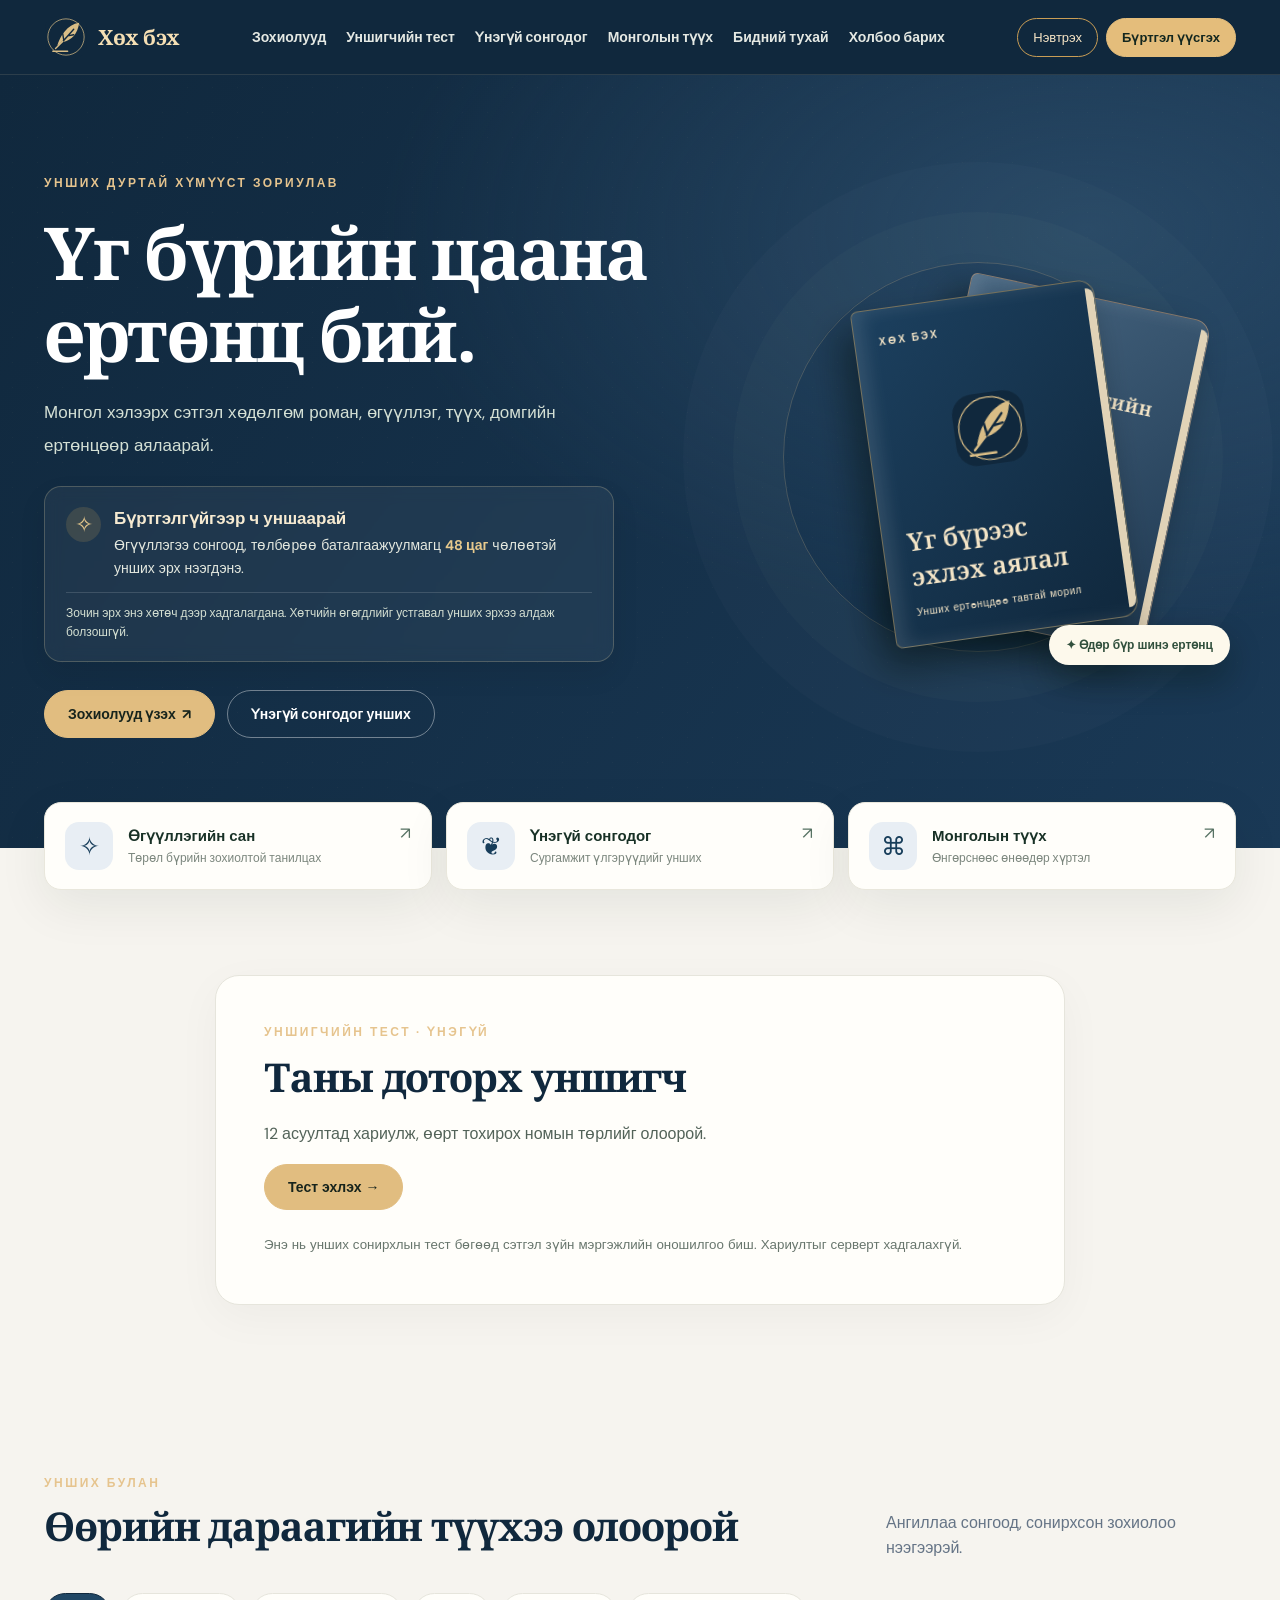
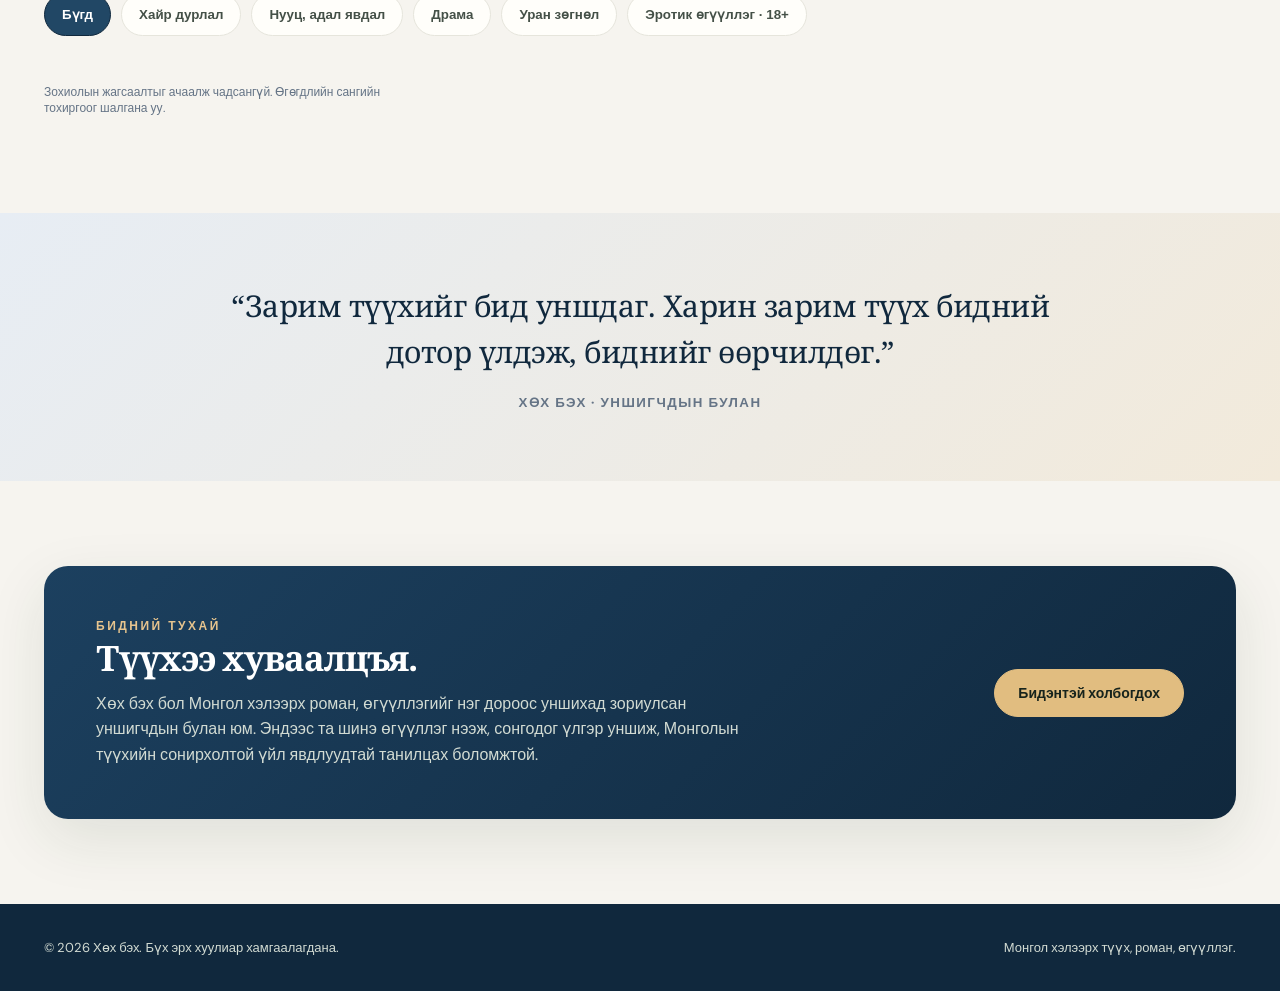
==== commit cfb2979b: "Rebrand reading platform as Khukh Bekh with navy and gold feather identity" ====
--- a/index.html
+++ b/index.html
@@ -4,9 +4,9 @@
 <head>
   <meta charset="utf-8">
   <meta name="viewport" content="width=device-width, initial-scale=1">
-  <meta name="description" content="Тайгын Түүх — роман, өгүүллэг, шинэ ертөнц рүү аялах уншигчдын булан.">
+  <meta name="description" content="Хөх бэх — роман, өгүүллэг, шинэ ертөнц рүү аялах уншигчдын булан.">
   <meta name="theme-color" content="#15231d">
-  <title>Тайгын Түүх — Өгүүллэг, роман</title>
+  <title>Хөх бэх — Өгүүллэг, роман</title>
   <link rel="preconnect" href="https://fonts.googleapis.com">
   <link rel="preconnect" href="https://fonts.gstatic.com" crossorigin>
   <link href="https://fonts.googleapis.com/css2?family=DM+Sans:wght@400;500;600;700&family=Noto+Serif:wght@400;500;600;700&display=swap" rel="stylesheet">
@@ -66,11 +66,11 @@
 .reader-free-text{-webkit-user-select:text;user-select:text}.reader-paid-text{-webkit-user-select:none;user-select:none;-webkit-touch-callout:none}
 #storyShare:not([hidden]){display:flex;flex-wrap:wrap;align-items:center;gap:8px}
 </style>
-</head>
+<link rel="icon" type="image/svg+xml" href="/images/khukh-bekh-logo.svg"><link rel="stylesheet" href="/brand.css"></head>
 <body>
-<header><div class="wrap nav"><a class="brand" href="#top"><span class="mark">✦</span><span>Тайгын Түүх</span></a><button class="mobile-menu-toggle" id="mobileMenuToggle" type="button" aria-expanded="false" aria-controls="mobileSiteNav" aria-label="Цэс нээх"><span aria-hidden="true">☰</span><span>Цэс</span></button><nav class="navlinks" id="mobileSiteNav" aria-label="Үндсэн цэс"><a href="#stories">Зохиолууд</a><a href="#readerQuiz">Уншигчийн тест</a><a href="/classics.html">Үнэгүй сонгодог</a><a href="/mongolian-history.html">Монголын түүх</a><a href="#about">Бидний тухай</a><a href="#contact">Холбоо барих</a></nav><div class="account-actions"><span class="signedin" id="signedInEmail" hidden></span><button id="navLogin" type="button">Нэвтрэх</button><button id="navRegister" type="button" class="primary">Бүртгэл үүсгэх</button><button id="navLogout" type="button" hidden>Гарах</button></div></div></header>
+<header><div class="wrap nav"><a class="brand" href="#top"><span class="mark"><img class="brand-logo" src="/images/khukh-bekh-logo.svg" alt="" width="44" height="44"></span><span>Хөх бэх</span></a><button class="mobile-menu-toggle" id="mobileMenuToggle" type="button" aria-expanded="false" aria-controls="mobileSiteNav" aria-label="Цэс нээх"><span aria-hidden="true">☰</span><span>Цэс</span></button><nav class="navlinks" id="mobileSiteNav" aria-label="Үндсэн цэс"><a href="#stories">Зохиолууд</a><a href="#readerQuiz">Уншигчийн тест</a><a href="/classics.html">Үнэгүй сонгодог</a><a href="/mongolian-history.html">Монголын түүх</a><a href="#about">Бидний тухай</a><a href="#contact">Холбоо барих</a></nav><div class="account-actions"><span class="signedin" id="signedInEmail" hidden></span><button id="navLogin" type="button">Нэвтрэх</button><button id="navRegister" type="button" class="primary">Бүртгэл үүсгэх</button><button id="navLogout" type="button" hidden>Гарах</button></div></div></header>
 <main id="top">
-  <section class="hero"><div class="wrap hero-grid"><div><div class="eyebrow">Унших дуртай хүмүүст зориулав</div><h1>Түүх бүрийн цаана нэгэн ертөнц бий.</h1><p>Тайгын нам гүмээс хотын гэрэл хүртэл — сэтгэл хөдөлгөх роман, богино өгүүллэг, мартагдашгүй дүрүүдтэй танилцаарай.</p><div class="reading-benefit" aria-label="Худалдан авах нөхцөл"><div class="reading-benefit-head"><span class="reading-benefit-icon" aria-hidden="true">✧</span><div><strong>Бүртгэлгүйгээр ч уншаарай</strong><span>Өгүүллэгээ сонгоод, төлбөрөө баталгаажуулмагц <b>48 цаг</b> чөлөөтэй унших эрх нээгдэнэ.</span></div></div><div class="reading-benefit-note">Зочин эрх энэ хөтөч дээр хадгалагдана. Хөтчийн өгөгдлийг устгавал унших эрхээ алдаж болзошгүй.</div></div><div class="actions"><a class="btn" href="#stories">Зохиолууд үзэх&nbsp; ↗</a><a class="btn secondary" href="/classics.html">Үнэгүй сонгодог унших</a></div></div><div class="hero-art" aria-hidden="true"><div class="hero-orbit"></div><div class="featured-book featured-book-back"><span>Түүхийн сан</span><strong>Өнгөрсөн цагийн<br>дуу хоолой</strong><i>✦</i></div><div class="featured-book featured-book-front"><span>ТАЙГЫН ТҮҮХ</span><div class="book-symbol">✧</div><strong>Үг бүрээс<br>эхлэх аялал</strong><small>Унших ертөнцдөө тавтай морил</small></div><div class="floating-note">✦ Өдөр бүр шинэ ертөнц</div></div></div></section>
+  <section class="hero"><div class="wrap hero-grid"><div><div class="eyebrow">Унших дуртай хүмүүст зориулав</div><h1>Үг бүрийн цаана ертөнц бий.</h1><p>Монгол хэлээрх сэтгэл хөдөлгөм роман, өгүүллэг, түүх, домгийн ертөнцөөр аялаарай.</p><div class="reading-benefit" aria-label="Худалдан авах нөхцөл"><div class="reading-benefit-head"><span class="reading-benefit-icon" aria-hidden="true">✧</span><div><strong>Бүртгэлгүйгээр ч уншаарай</strong><span>Өгүүллэгээ сонгоод, төлбөрөө баталгаажуулмагц <b>48 цаг</b> чөлөөтэй унших эрх нээгдэнэ.</span></div></div><div class="reading-benefit-note">Зочин эрх энэ хөтөч дээр хадгалагдана. Хөтчийн өгөгдлийг устгавал унших эрхээ алдаж болзошгүй.</div></div><div class="actions"><a class="btn" href="#stories">Зохиолууд үзэх&nbsp; ↗</a><a class="btn secondary" href="/classics.html">Үнэгүй сонгодог унших</a></div></div><div class="hero-art" aria-hidden="true"><div class="hero-orbit"></div><div class="featured-book featured-book-back"><span>Түүхийн сан</span><strong>Өнгөрсөн цагийн<br>дуу хоолой</strong><i>✦</i></div><div class="featured-book featured-book-front"><span>ХӨХ БЭХ</span><div class="book-symbol"><img class="brand-logo" src="/images/khukh-bekh-logo.svg" alt="" width="44" height="44"></div><strong>Үг бүрээс<br>эхлэх аялал</strong><small>Унших ертөнцдөө тавтай морил</small></div><div class="floating-note">✦ Өдөр бүр шинэ ертөнц</div></div></div></section>
   <section class="discovery-section" aria-label="Унших хэсгүүд"><div class="wrap discovery-grid"><a class="discovery-tile" href="#stories"><span class="discovery-icon">✧</span><span><strong>Өгүүллэгийн сан</strong><small>Төрөл бүрийн зохиолтой танилцах</small></span><span class="discovery-arrow">↗</span></a><a class="discovery-tile" href="/classics.html"><span class="discovery-icon">❦</span><span><strong>Үнэгүй сонгодог</strong><small>Сургамжит үлгэрүүдийг унших</small></span><span class="discovery-arrow">↗</span></a><a class="discovery-tile" href="/mongolian-history.html"><span class="discovery-icon">⌘</span><span><strong>Монголын түүх</strong><small>Өнгөрснөөс өнөөдөр хүртэл</small></span><span class="discovery-arrow">↗</span></a></div></section>
 <section class="section" id="readerQuiz"><div class="wrap"><div class="rq-panel"><div class="eyebrow">Уншигчийн тест · Үнэгүй</div><h2>Таны доторх уншигч</h2><p>12 асуултад хариулж, өөрт тохирох номын төрлийг олоорой.</p><div id="rqContent" aria-live="polite"></div><small class="rq-note">Энэ нь унших сонирхлын тест бөгөөд сэтгэл зүйн мэргэжлийн оношилгоо биш. Хариултыг серверт хадгалахгүй.</small></div></div></section>
   <section class="section" id="stories"><div class="wrap"><div class="section-head"><div><div class="eyebrow">Унших булан</div><h2>Өөрийн дараагийн түүхээ олоорой</h2></div><p>Ангиллаа сонгоод, сонирхсон зохиолоо нээгээрэй.</p></div>
@@ -84,12 +84,12 @@
       <article class="card" data-category="mystery"><div class="cover moss"><span class="symbol">⌁</span><span class="genre">Нууц · Триллер</span></div><div class="card-body"><h3>Сүүлчийн галт тэрэг</h3><p>Шөнө дундын галт тэргэнд суусан зорчигчдын хэн нь ч өөрийнхөө тухай үнэнийг хэлсэнгүй.</p><div class="meta"><span>Цуврал · Эхлэл</span><button class="read" data-story="train">Унших →</button></div></div></article>
     </div><div class="empty" id="empty">Энэ ангилалд одоогоор зохиол алга байна.</div>
   </div></section>
-  <section class="quote"><div class="wrap"><blockquote>“Зарим түүхийг бид уншдаг. Харин зарим түүх бидний дотор үлдэж, биднийг өөрчилдөг.”</blockquote><small>Тайгын Түүх · Уншигчдын булан</small></div></section>
-  <section class="section" id="about"><div class="wrap"><div class="newsletter" id="contact"><div><div class="eyebrow">Бидний тухай</div><h2>Түүхээ хуваалцъя.</h2><p>Тайгын Түүх бол Монгол хэлээрх роман, өгүүллэгийг нэг дороос уншихад зориулсан уншигчдын булан юм. Эндээс та шинэ өгүүллэг нээж, сонгодог үлгэр уншиж, Монголын түүхийн сонирхолтой үйл явдлуудтай танилцах боломжтой.</p></div><a class="btn" href="mailto:hello@taigyntuuh.mn?subject=Тайгын%20Түүх">Бидэнтэй холбогдох</a></div></div></section>
+  <section class="quote"><div class="wrap"><blockquote>“Зарим түүхийг бид уншдаг. Харин зарим түүх бидний дотор үлдэж, биднийг өөрчилдөг.”</blockquote><small>Хөх бэх · Уншигчдын булан</small></div></section>
+  <section class="section" id="about"><div class="wrap"><div class="newsletter" id="contact"><div><div class="eyebrow">Бидний тухай</div><h2>Түүхээ хуваалцъя.</h2><p>Хөх бэх бол Монгол хэлээрх роман, өгүүллэгийг нэг дороос уншихад зориулсан уншигчдын булан юм. Эндээс та шинэ өгүүллэг нээж, сонгодог үлгэр уншиж, Монголын түүхийн сонирхолтой үйл явдлуудтай танилцах боломжтой.</p></div><a class="btn" href="mailto:hello@taigyntuuh.mn?subject=Хөх%20бэх">Бидэнтэй холбогдох</a></div></div></section>
 </main>
-<footer><div class="wrap foot"><span>© <span id="year"></span> Тайгын Түүх. Бүх эрх хуулиар хамгаалагдана.</span><span>Монгол хэлээрх түүх, роман, өгүүллэг.</span></div></footer>
+<footer><div class="wrap foot"><span>© <span id="year"></span> Хөх бэх. Бүх эрх хуулиар хамгаалагдана.</span><span>Монгол хэлээрх түүх, роман, өгүүллэг.</span></div></footer>
 <div class="modal" id="authModal" role="dialog" aria-modal="true" aria-labelledby="authTitle"><div class="modal-box" style="max-width:440px"><div class="modal-top"><h2 id="authTitle">Нэвтрэх</h2><button class="close" id="closeAuth" type="button" aria-label="Хаах">×</button></div><p class="auth-note">Бүртгэлгүйгээр өгүүллэг худалдан авах боломжтой. Бүртгүүлбэл өөрийн бүртгэлээрээ нэвтэрч болно.</p><form class="auth-form" id="authForm"><div><label for="authEmail">Имэйл</label><input id="authEmail" type="email" required autocomplete="email"></div><div><label for="authPassword">Нууц үг</label><input id="authPassword" type="password" required autocomplete="current-password"><p id="passwordHint" class="auth-note" hidden>Анхааруулга: Нууц үг хамгийн багадаа 7 тэмдэгттэй байна. Аюулгүй байдлаа хамгаалахын тулд урт, таахад хэцүү нууц үг сонгоорой.</p></div><p id="authStatus" class="auth-status" role="status"></p><div class="auth-footer"><button id="authSubmit" type="submit" class="btn">Нэвтрэх</button><button type="button" id="authSwitch" class="read">Бүртгэл үүсгэх</button></div></form></div></div>
-<div class="modal" id="reader" role="dialog" aria-modal="true" aria-labelledby="readerTitle"><div class="modal-box" id="readerBox" tabindex="-1"><div class="modal-top"><div><div class="eyebrow">Тайгын Түүх · Унших булан</div><h2 id="readerTitle">Зохиолын нэр</h2></div><div class="reader-controls" aria-label="Унших тохиргоо"><button id="fontSmaller" type="button" aria-label="Үсгийн хэмжээг багасгах">A−</button><button id="fontLarger" type="button" aria-label="Үсгийн хэмжээг томруулах">A+</button><button class="close" id="closeReader" type="button" aria-label="Унших цонхыг хаах">×</button></div></div><div class="reader-progress" aria-hidden="true"><div id="readerProgressBar"></div></div><div id="storyShare" hidden style="margin:14px 0"><a class="read" id="storyFacebook" target="_blank" rel="noopener noreferrer">Facebook-д хуваалцах</a></div><div class="modal-text" id="readerText"></div></div></div>
+<div class="modal" id="reader" role="dialog" aria-modal="true" aria-labelledby="readerTitle"><div class="modal-box" id="readerBox" tabindex="-1"><div class="modal-top"><div><div class="eyebrow">Хөх бэх · Унших булан</div><h2 id="readerTitle">Зохиолын нэр</h2></div><div class="reader-controls" aria-label="Унших тохиргоо"><button id="fontSmaller" type="button" aria-label="Үсгийн хэмжээг багасгах">A−</button><button id="fontLarger" type="button" aria-label="Үсгийн хэмжээг томруулах">A+</button><button class="close" id="closeReader" type="button" aria-label="Унших цонхыг хаах">×</button></div></div><div class="reader-progress" aria-hidden="true"><div id="readerProgressBar"></div></div><div id="storyShare" hidden style="margin:14px 0"><a class="read" id="storyFacebook" target="_blank" rel="noopener noreferrer">Facebook-д хуваалцах</a></div><div class="modal-text" id="readerText"></div></div></div>
 <script>
 document.getElementById('year').textContent=new Date().getFullYear();
 const $=id=>document.getElementById(id);
@@ -181,9 +181,12 @@
 }
 
 function categoryFor(s){
+  const title=(s.title||'').trim().toLowerCase();
+  if(title==='мөнх тэнгэрийн онгод')return 'fantasy';
+  if(title==='сүүлчийн цас')return 'romance';
   const t=(s.title+' '+s.synopsis).toLowerCase();
   if(/эротик|erotic|18\s*\+/.test(t))return 'erotic';
-  if(/хайр|захиа|дурлал|романтик/.test(t))return 'romance';
+  if(/хайр(?!хан)|захиа|дурлал|романтик/.test(t))return 'romance';
   if(/сар|ид шид|уран зөгнөл|ертөнц/.test(t))return 'fantasy';
   if(/нууц|мөрд|адал явдал|тайга/.test(t))return 'mystery';
   return 'drama';
@@ -290,7 +293,7 @@
 
     if(activeSlug!==slug)return;
     $('readerTitle').textContent=s.title;
-    document.title=s.title+' | Тайгын Түүх';
+    document.title=s.title+' | Хөх бэх';
     $('storyShare').hidden=false;
 
     $('storyFacebook').href='https://www.facebook.com/sharer/sharer.php?u='+encodeURIComponent(storyUrl(slug));
--- a/brand.css
+++ b/brand.css
@@ -0,0 +1,16 @@
+/* Khukh Bekh visual identity */
+:root{--forest:#10283d;--forest2:#1a3956;--gold:#d9bd86;--muted:#657486;--cream:#f6f4ef;--paper:#fffefa;--line:#e4e4e0}
+header,.top{background:#10283d!important}
+.brand{display:inline-flex;align-items:center;gap:10px;color:#f5dfb4!important}
+.brand .mark{border:0!important;background:none!important;width:44px;height:44px;flex:none}
+.brand-logo{width:44px;height:44px;display:inline-block;vertical-align:middle;object-fit:contain;flex:none}
+.hero{background:radial-gradient(ellipse at 85% 20%,#385c7c80,transparent 46%),linear-gradient(125deg,#10283d,#1a3956)!important}
+.newsletter,.featured-book-front{background:linear-gradient(135deg,#1c405f,#10283d)!important}
+.featured-book-back{background:linear-gradient(135deg,#476681,#203a53)!important}
+.filter.active,.read:not(.card .read),.top .btn:not(.alt):not(.danger){background:#214765;color:#fff}
+.card .read,.open,.discovery-icon{background:#e8eef4;color:#173d5a!important}
+.card .read:hover,.open:hover{background:#d7e4ee}
+.quote{background:linear-gradient(135deg,#e7edf4,#f2eadb)!important}
+.book-symbol .brand-logo{width:76px;height:76px}
+.top strong{display:flex;align-items:center;gap:10px}
+@media(max-width:600px){.brand-logo,.brand .mark{width:36px;height:36px}.brand{gap:7px}}
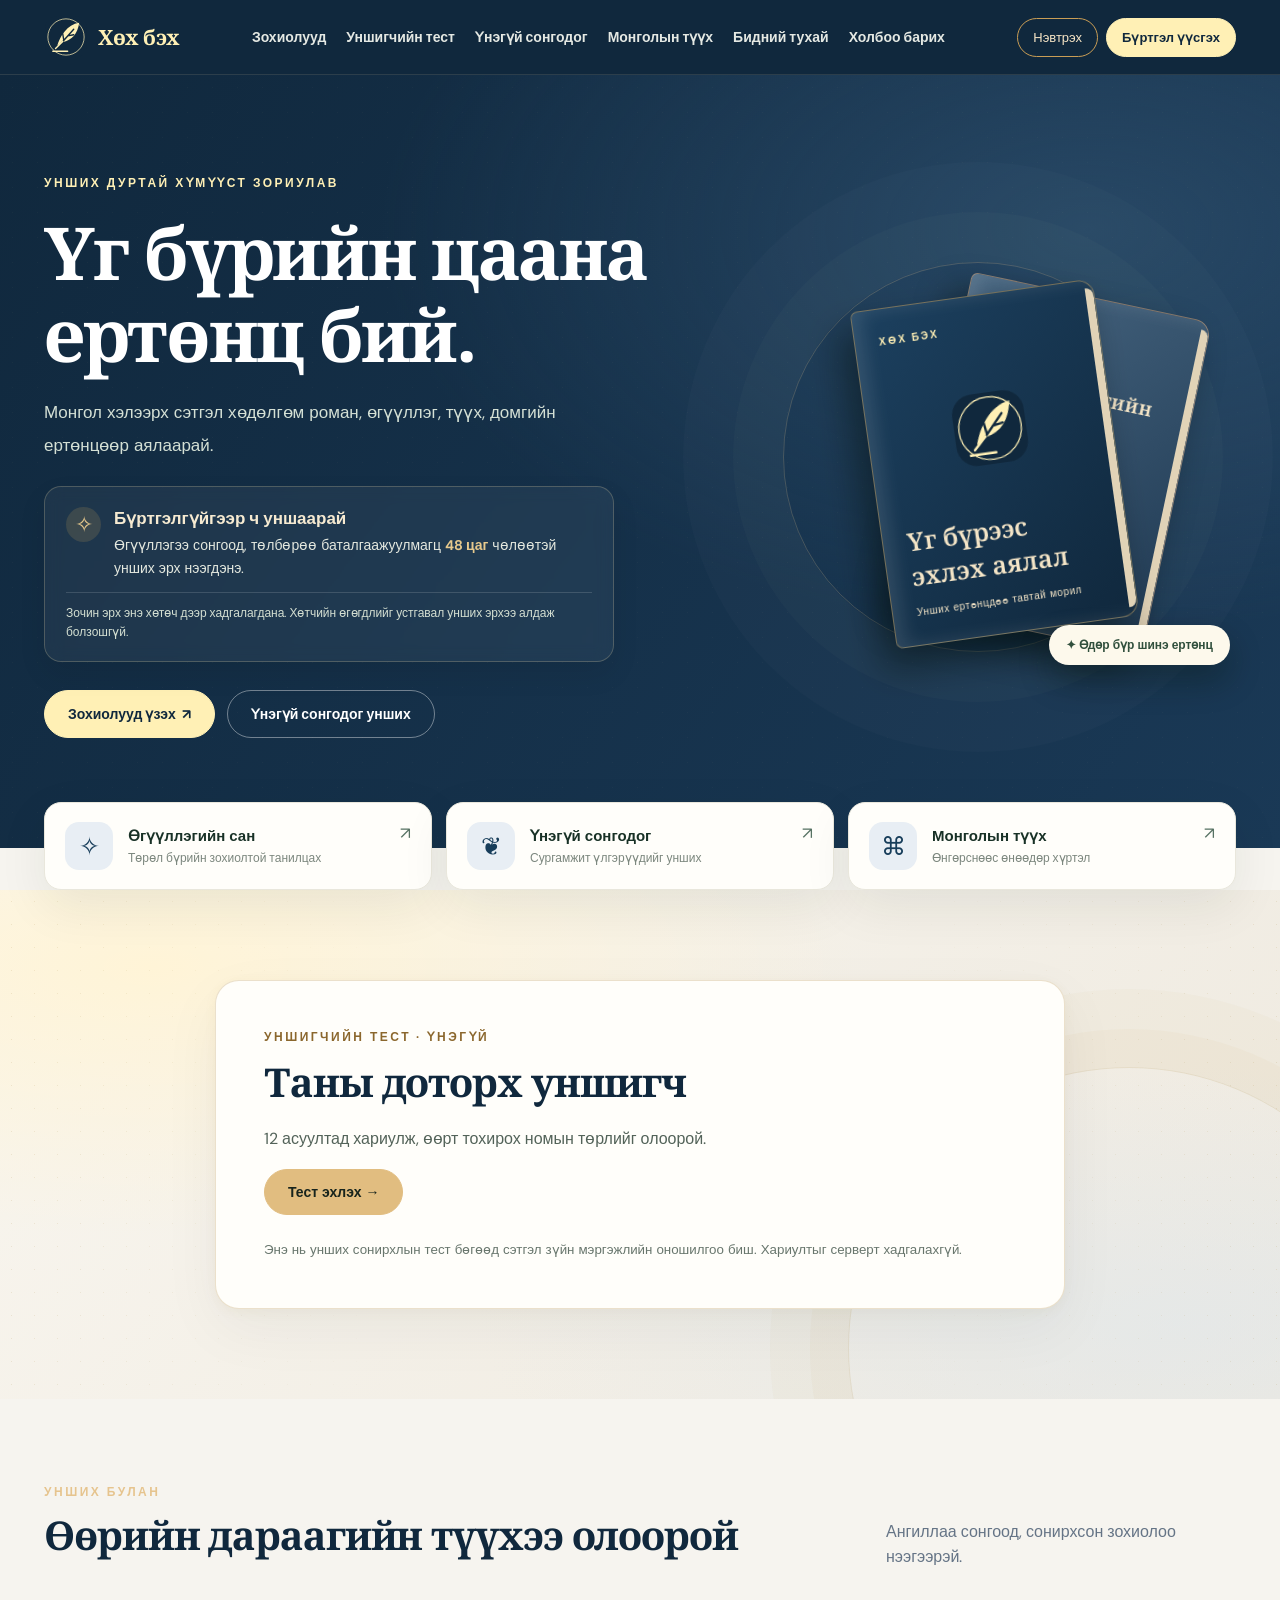
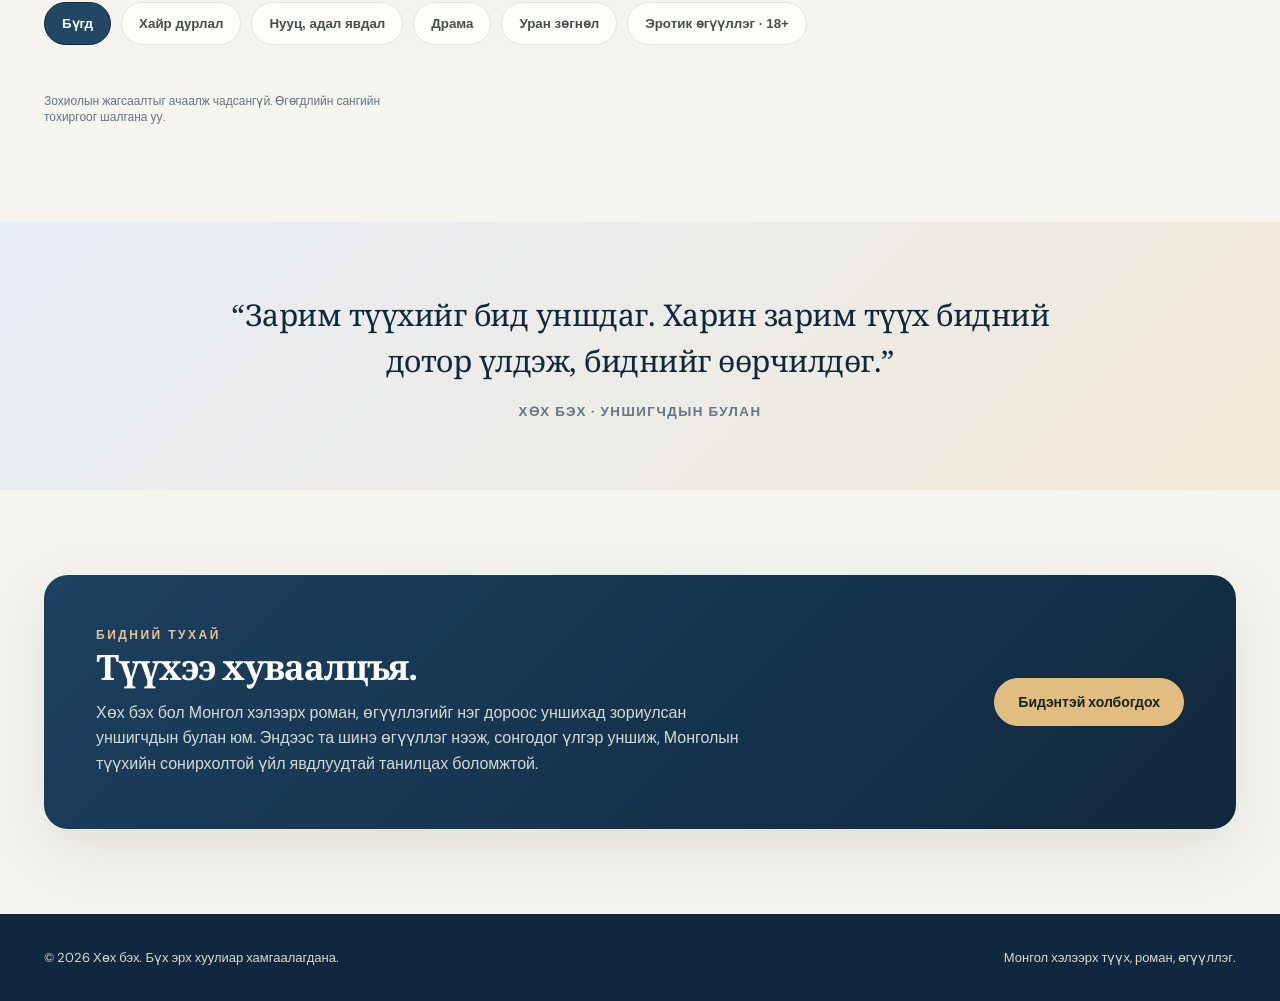
==== commit db3bcf72: "Add responsive parchment book reader with page turns, sound and saved position" ====
--- a/index.html
+++ b/index.html
@@ -96,10 +96,10 @@
 const modal=$('reader');
 const readerBox=$('readerBox');
 let readerFontSize=18;
-function updateReaderProgress(){if(!modal.classList.contains('open'))return;const remaining=readerBox.scrollHeight-readerBox.clientHeight;const percent=remaining>0?Math.min(100,Math.max(0,readerBox.scrollTop/remaining*100)):100;$('readerProgressBar').style.width=percent+'%'}
+function updateReaderProgress(){if(!modal.classList.contains('open')||readerBox.classList.contains('book-active'))return;const remaining=readerBox.scrollHeight-readerBox.clientHeight;const percent=remaining>0?Math.min(100,Math.max(0,readerBox.scrollTop/remaining*100)):100;$('readerProgressBar').style.width=percent+'%'}
 readerBox.addEventListener('scroll',updateReaderProgress,{passive:true});
-$('fontSmaller').addEventListener('click',()=>{readerFontSize=Math.max(15,readerFontSize-1);$('readerText').style.fontSize=readerFontSize+'px';updateReaderProgress()});
-$('fontLarger').addEventListener('click',()=>{readerFontSize=Math.min(25,readerFontSize+1);$('readerText').style.fontSize=readerFontSize+'px';updateReaderProgress()});
+$('fontSmaller').addEventListener('click',()=>{readerFontSize=Math.max(15,readerFontSize-1);$('readerText').style.fontSize=readerFontSize+'px';readerBox.style.setProperty('--bk-font',readerFontSize+'px');updateReaderProgress()});
+$('fontLarger').addEventListener('click',()=>{readerFontSize=Math.min(25,readerFontSize+1);$('readerText').style.fontSize=readerFontSize+'px';readerBox.style.setProperty('--bk-font',readerFontSize+'px');updateReaderProgress()});
 const mobileMenuToggle=$('mobileMenuToggle');
 const mobileSiteNav=$('mobileSiteNav');
 function closeMobileMenu(){mobileSiteNav.classList.remove('mobile-open');mobileMenuToggle.setAttribute('aria-expanded','false');mobileMenuToggle.setAttribute('aria-label','Цэс нээх')}
@@ -273,9 +273,92 @@
     }
   }
 });
+
+/* Book reader. Only server-authorized story text enters this view. */
+const bookReader=(()=>{
+ const host=document.createElement('section');host.id='bookReader';host.hidden=true;
+ host.innerHTML='<div class="bk-toolbar"><button type="button" class="bk-mode">Гүйлгэж унших</button><button type="button" class="bk-sound" aria-pressed="false">Чимээ: унтраалттай</button></div><div class="bk-spread" aria-live="polite"></div><div class="bk-nav"><button type="button" class="bk-prev">← Өмнөх</button><span class="bk-count"></span><button type="button" class="bk-next">Дараах →</button></div>';
+ const original=$('readerText');original.before(host);
+ const q=s=>host.querySelector(s),spread=q('.bk-spread'),mode=q('.bk-mode'),sound=q('.bk-sound');
+ let story=null,pages=[],index=0,cols=1,scroll=false,muted=true,audio=null,timer,expiry,turnTimer,gesture=null,locked=false;
+ const read=(k,d)=>{try{return localStorage.getItem(k)??d}catch{return d}};
+ const write=(k,v)=>{try{localStorage.setItem(k,v)}catch{}};
+ muted=read('kb-book-sound','off')!=='on';
+ const soundLabel=()=>{sound.textContent='Чимээ: '+(muted?'унтраалттай':'асаалттай');sound.setAttribute('aria-pressed',String(!muted))};soundLabel();
+ sound.onclick=()=>{muted=!muted;write('kb-book-sound',muted?'off':'on');soundLabel();if(!muted)play()};
+ function play(){if(muted)return;try{const C=window.AudioContext||window.webkitAudioContext;if(!C)return;audio=audio||new C();audio.resume().catch(()=>{});const len=Math.floor(audio.sampleRate*.19),buf=audio.createBuffer(1,len,audio.sampleRate),data=buf.getChannelData(0);for(let i=0;i<len;i++)data[i]=(Math.random()*2-1)*Math.sin(Math.PI*i/len)**2;const src=audio.createBufferSource(),filter=audio.createBiquadFilter(),gain=audio.createGain();src.buffer=buf;filter.type='lowpass';filter.frequency.value=1900;gain.gain.value=.055;src.connect(filter).connect(gain).connect(audio.destination);src.start()}catch{}}
+ const key=()=> 'kb-book-position:'+story.slug;
+ function anchor(){return pages[index]?{part:pages[index].part,offset:pages[index].offset}:null}
+ function remember(){if(story&&anchor())write(key(),JSON.stringify(anchor()))}
+ function restore(a){if(!a)return 0;let n=pages.findLastIndex(p=>p.part===a.part&&p.offset<=a.offset);if(n<0)n=pages.findIndex(p=>p.part==='lock');return Math.max(0,n)}
+ function element(tag,cls,text){const e=document.createElement(tag);if(cls)e.className=cls;if(text!==undefined)e.textContent=text;return e}
+ function validPaid(){return story?.unlocked&&story.continuation&&(!story.expiresAt||Date.parse(story.expiresAt)>Date.now())}
+ function paginate(a){
+  if(!story||scroll||host.hidden)return;
+  clearTimeout(turnTimer);locked=false;spread.classList.remove('bk-turn-next','bk-turn-prev');
+  cols=matchMedia('(min-width: 761px)').matches?2:1;
+  spread.style.setProperty('--bk-cols',cols);
+  spread.replaceChildren();
+  const probe=element('article','bk-page bk-probe'),inner=element('div','bk-copy');probe.append(inner);spread.append(probe);
+  const height=inner.clientHeight; if(!height){spread.replaceChildren();return}
+  pages=[];
+  function split(text,part){
+   text=String(text||'');let pos=0;
+   while(pos<text.length){
+    let lo=1,hi=text.length-pos,best=1;
+    while(lo<=hi){let mid=(lo+hi)>>1;inner.textContent=text.slice(pos,pos+mid);if(inner.scrollHeight<=height+1){best=mid;lo=mid+1}else hi=mid-1}
+    if(pos+best<text.length){const cut=text.slice(pos,pos+best).search(/\s+\S*$/);if(cut>best*.55)best=cut+1}
+    if(best===1&&/[\uD800-\uDBFF]/.test(text[pos]))best=2;
+    pages.push({part,offset:pos,text:text.slice(pos,pos+best).trimEnd()});pos+=best;
+   }
+  }
+  split(story.preview_text,'free');
+  if(validPaid())split(story.continuation,'paid');else pages.push({part:'lock',offset:0});
+  if(!pages.length)pages.push({part:'free',offset:0,text:''});
+  index=Math.floor(restore(a)/cols)*cols;render();
+ }
+ function render(){
+  if(!story)return;spread.replaceChildren();
+  for(let i=0;i<cols;i++){
+   const p=pages[index+i],page=element('article','bk-page');
+   if(!p){page.classList.add('bk-blank');spread.append(page);continue}
+   const top=element('div','bk-running',story.title),body=element('div','bk-copy');
+   if(p.part==='lock'){
+    body.classList.add('bk-lock');body.append(element('div','bk-lock-icon','♙'),element('h3','','Үргэлжлэл түгжээтэй'),element('p','','48 цагийн унших эрх'));
+    const buy=element('button','btn','Үргэлжлэлийг нээх · '+Number(story.price_mnt).toLocaleString('mn-MN')+'₮');buy.type='button';buy.onclick=()=>buyStory(story.slug);body.append(buy);
+   }else{body.textContent=p.text;if(p.part==='paid')body.classList.add('reader-paid-text')}
+   page.append(top,body,element('div','bk-folio','— '+(index+i+1)+' —'));spread.append(page);
+  }
+  q('.bk-count').textContent=(index+1)+(cols===2&&index+1<pages.length?'–'+(index+2):'')+' / '+pages.length;
+  q('.bk-prev').disabled=index===0;q('.bk-next').disabled=index+cols>=pages.length;
+  $('readerProgressBar').style.width=Math.min(100,(index+cols)/pages.length*100)+'%';remember();
+ }
+ function turn(dir){
+  if(!story||scroll||locked||index+dir*cols<0||index+dir*cols>=pages.length)return;
+  if(story.unlocked&&!validPaid()){openStory(story.slug,false);return}
+  locked=true;play();const cls=dir>0?'bk-turn-next':'bk-turn-prev';spread.classList.add(cls);
+  const reduced=matchMedia('(prefers-reduced-motion: reduce)').matches;
+  turnTimer=setTimeout(()=>{index+=dir*cols;spread.classList.remove(cls);render();locked=false},reduced?0:240);
+ }
+ q('.bk-prev').onclick=()=>turn(-1);q('.bk-next').onclick=()=>turn(1);
+ spread.addEventListener('touchstart',e=>{const t=e.changedTouches[0];gesture={x:t.clientX,y:t.clientY}},{passive:true});
+ spread.addEventListener('touchend',e=>{if(!gesture)return;const t=e.changedTouches[0],dx=t.clientX-gesture.x,dy=t.clientY-gesture.y;gesture=null;if(Math.abs(dx)>55&&Math.abs(dx)>Math.abs(dy)*1.5)turn(dx<0?1:-1)},{passive:true});
+ host.addEventListener('copy',e=>{const sel=getSelection();if(sel&&!sel.isCollapsed&&[...host.querySelectorAll('.reader-paid-text')].some(p=>{for(let i=0;i<sel.rangeCount;i++)if(sel.getRangeAt(i).intersectsNode(p))return true;return false}))e.preventDefault()});
+ mode.onclick=()=>{if(!story)return;remember();scroll=!scroll;write('kb-book-mode',scroll?'scroll':'book');applyMode()};
+ function applyMode(){host.classList.toggle('bk-scroll',scroll);original.hidden=!scroll;readerBox.classList.toggle('book-active',!scroll);mode.textContent=scroll?'Номын горим':'Гүйлгэж унших';if(!scroll){let a;try{a=JSON.parse(read(key(),'null'))}catch{}paginate(a)}else updateReaderProgress()}
+ function reset(){clearTimeout(timer);clearTimeout(expiry);clearTimeout(turnTimer);locked=false;story=null;pages=[];host.hidden=true;original.hidden=false;readerBox.classList.remove('book-active');spread.replaceChildren()}
+ function start(s){reset();story=s;host.hidden=false;scroll=read('kb-book-mode','book')==='scroll';applyMode();if(s.unlocked&&s.expiresAt){const ms=Date.parse(s.expiresAt)-Date.now();expiry=setTimeout(()=>{if(story===s&&activeSlug===s.slug&&modal.classList.contains('open'))openStory(s.slug,false)},Math.max(0,Math.min(ms+100,2147483647)))}}
+ function resize(){clearTimeout(timer);timer=setTimeout(()=>{if(story&&!scroll&&!host.hidden&&modal.classList.contains('open'))paginate(anchor())},100)}
+ window.addEventListener('resize',resize);document.fonts?.ready.then(resize);
+ $('fontSmaller').addEventListener('click',resize);$('fontLarger').addEventListener('click',resize);
+ document.addEventListener('keydown',e=>{if(!story||scroll||!modal.classList.contains('open')||document.getElementById('qpayPanel')?.open||/INPUT|TEXTAREA|SELECT|BUTTON/.test(e.target.tagName))return;if(e.key==='ArrowRight'||e.key==='ArrowLeft'){e.preventDefault();turn(e.key==='ArrowRight'?1:-1)}});
+ return {start,reset,active:()=>!!story&&!scroll,resize};
+})();
+
 async function openStory(slug, syncUrl=true){
   if(!/^[a-z0-9]+(?:-[a-z0-9]+)*$/.test(slug))return;
   if(syncUrl && urlSlug()!==slug)history.pushState(null,'',storyUrl(slug));
+  bookReader.reset();
   activeSlug=slug;
   $('storyShare').hidden=true;
   $('storyShare').querySelector('.copy-preview')?.remove();
@@ -349,7 +432,9 @@
       $('readerText').append(note,actions);
       requestAnimationFrame(updateReaderProgress);
     }
+    bookReader.start(s);
   }catch(e){
+    bookReader.reset();
     $('readerTitle').textContent='Алдаа';
     $('readerText').textContent=e.message;
   }
@@ -449,6 +534,7 @@
 }
 
 function closeModal(syncUrl=true){
+  bookReader.reset();
   const payment=document.getElementById('qpayPanel');if(payment){if(payment.open)payment.close();payment.remove();}
   modal.classList.remove('open');
   document.body.style.overflow='';
--- a/brand.css
+++ b/brand.css
@@ -1,7 +1,7 @@
 /* Khukh Bekh visual identity */
-:root{--forest:#10283d;--forest2:#1a3956;--gold:#d9bd86;--muted:#657486;--cream:#f6f4ef;--paper:#fffefa;--line:#e4e4e0}
+:root{--forest:#10283d;--forest2:#1a3956;--gold:#FFF0B5;--muted:#657486;--cream:#f6f4ef;--paper:#fffefa;--line:#e4e4e0}
 header,.top{background:#10283d!important}
-.brand{display:inline-flex;align-items:center;gap:10px;color:#f5dfb4!important}
+.brand{display:inline-flex;align-items:center;gap:10px;color:#FFF0B5!important}
 .brand .mark{border:0!important;background:none!important;width:44px;height:44px;flex:none}
 .brand-logo{width:44px;height:44px;display:inline-block;vertical-align:middle;object-fit:contain;flex:none}
 .hero{background:radial-gradient(ellipse at 85% 20%,#385c7c80,transparent 46%),linear-gradient(125deg,#10283d,#1a3956)!important}
@@ -14,3 +14,58 @@
 .book-symbol .brand-logo{width:76px;height:76px}
 .top strong{display:flex;align-items:center;gap:10px}
 @media(max-width:600px){.brand-logo,.brand .mark{width:36px;height:36px}.brand{gap:7px}}
+
+/* Pale gold brand accents */
+header .brand,.hero .eyebrow,.featured-book-front>span{color:#FFF0B5!important}
+.hero .btn:not(.secondary),.account-actions .primary{background:#FFF0B5!important;color:#10283D!important;border-color:#FFF0B5!important}
+.hero .btn:not(.secondary):hover,.account-actions .primary:hover{background:#F1DFA0!important}
+
+/* Immersive, responsive reading backdrop */
+#reader{background-color:#10283d;background-image:url("/images/reader-atmosphere.svg"),radial-gradient(ellipse at 78% 55%,#345b7a 0%,transparent 48%),radial-gradient(ellipse at 12% 15%,#344c63 0%,transparent 40%),linear-gradient(135deg,#0b1929,#183a55 60%,#0b1929);background-size:cover,cover,cover,cover;background-position:center;background-repeat:no-repeat}
+#reader .modal-box{box-shadow:0 24px 90px #020c19a0;border:1px solid #fff0b540;scrollbar-color:#b5aa91 transparent}
+@media(min-width:761px){#reader{padding:28px;align-items:center;justify-content:center}#reader .modal-box{width:min(100%,760px);max-width:760px;max-height:calc(100vh - 56px);max-height:calc(100dvh - 56px);height:auto;border-radius:20px}}
+@media(max-width:760px){#reader{padding:0;align-items:stretch;justify-content:stretch;background-image:none}#reader .modal-box{width:100%;max-width:none;height:100vh;height:100dvh;max-height:none;border-radius:0;border:0;box-shadow:none;padding-bottom:max(42px,env(safe-area-inset-bottom))}#reader .modal-top{gap:8px}#reader .modal-top>div:first-child{min-width:0}#reader .reader-controls{flex-shrink:0}}
+
+/* Reader quiz: warm paper, subtle champagne-gold ornament */
+#readerQuiz{position:relative;isolation:isolate;overflow:hidden;background:radial-gradient(ellipse at 12% 15%,#fff4d7 0%,transparent 44%),radial-gradient(ellipse at 92% 85%,#dce6ee80 0%,transparent 42%),linear-gradient(135deg,#f9f6ef,#eee9df);padding-block:clamp(48px,7vw,100px)}
+#readerQuiz::before{content:"";position:absolute;inset:0;z-index:-1;pointer-events:none;background-image:radial-gradient(#ad8d482b .8px,transparent .8px);background-size:23px 23px;mask-image:linear-gradient(90deg,#000,transparent 32%,transparent 68%,#000)}
+#readerQuiz::after{content:"";position:absolute;z-index:-1;pointer-events:none;right:-130px;bottom:-230px;width:560px;height:560px;border:1px solid #b99b5b33;border-radius:50%;box-shadow:0 0 0 38px #b99b5b0d,0 0 0 78px #b99b5b0a}
+#readerQuiz .rq-panel{background:#fffefa;border:1px solid #d9c7a388;border-radius:24px;box-shadow:0 20px 60px #10283d0d,0 3px 12px #ac8b4310}
+#readerQuiz .eyebrow{color:#8b672d}
+#readerQuiz h2{color:#10283d}
+@media(max-width:600px){#readerQuiz{padding-block:36px}#readerQuiz .rq-panel{border-radius:18px;padding:24px 20px}#readerQuiz::after{width:260px;height:260px;right:-130px;bottom:-140px}}
+
+/* Parchment book reader */
+#bookReader[hidden],#readerText[hidden]{display:none!important}
+#reader .book-active{background:#10283d;border-color:#fff0b54d;color:#fff0b5}
+#reader .book-active .modal-top{background:#10283d;color:#fff0b5;border-color:#fff0b533}
+#reader .book-active .modal-top h2{color:#fff0b5}
+#reader .book-active .reader-controls button{background:#f5e7c5;color:#10283d}
+#reader .book-active .eyebrow{color:#fff0b5}
+#reader .book-active #storyShare{margin:6px 0!important}
+#bookReader{white-space:normal}
+
+.bk-toolbar,.bk-nav{display:flex;align-items:center;justify-content:space-between;gap:8px;flex-wrap:wrap;margin:8px 0}
+.bk-toolbar button,.bk-nav button{font:inherit;font-size:13px;min-height:42px;padding:8px 12px;border:1px solid #d9bd8680;border-radius:8px;background:#f5e7c5;color:#10283d;cursor:pointer}
+.bk-nav button:disabled{opacity:.4;cursor:default}
+.bk-count{font-size:13px;color:inherit}
+.bk-spread{display:grid;grid-template-columns:repeat(var(--bk-cols,1),minmax(0,1fr));gap:0;perspective:1600px;position:relative;touch-action:pan-y}
+.bk-page{height:clamp(260px,calc(100dvh - 315px),620px);display:grid;grid-template-rows:28px minmax(0,1fr) 24px;min-width:0;padding:12px clamp(14px,2vw,30px);background:radial-gradient(ellipse at center,#fff8e7,#f0dfb9);background-image:repeating-linear-gradient(0deg,#b58d4510 0px,transparent 1px,transparent 5px),radial-gradient(ellipse at center,#fff8e7,#f0dfb9);color:#403324;border:1px solid #c7ad79;border-radius:8px;box-shadow:inset 0 0 28px #a3793520;overflow:hidden}
+.bk-page:first-child{border-radius:10px 2px 2px 10px;box-shadow:inset -12px 0 24px -18px #74532c,inset 0 0 30px #a3793520}
+.bk-page:last-child{border-radius:2px 10px 10px 2px;box-shadow:inset 12px 0 24px -18px #74532c,inset 0 0 30px #a3793520}
+.bk-page:only-child{border-radius:10px}
+.bk-running,.bk-folio{font-size:11px;color:#80653c;text-align:center;overflow:hidden;text-overflow:ellipsis;white-space:nowrap}
+.bk-running{border-bottom:1px solid #c7ad7960}
+.bk-folio{align-self:end}
+.bk-copy{min-height:0;overflow:hidden;font-family:'Noto Serif',Georgia,serif;font-size:var(--bk-font,18px);line-height:1.65;white-space:pre-wrap;overflow-wrap:anywhere;margin:0!important}
+.bk-copy.reader-paid-text{margin:0!important}
+.bk-probe{visibility:hidden;pointer-events:none}
+.bk-lock{display:flex;flex-direction:column;align-items:center;justify-content:center;gap:8px;text-align:center;white-space:normal}
+.bk-lock h3,.bk-lock p{margin:0}.bk-lock-icon{font-size:32px}.bk-lock .btn{white-space:normal;max-width:100%;font-size:13px}
+.bk-turn-next .bk-page:last-child{transform-origin:left center;animation:kbTurnNext .24s ease-in both}
+.bk-turn-prev .bk-page:first-child{transform-origin:right center;animation:kbTurnPrev .24s ease-in both}
+@keyframes kbTurnNext{to{transform:rotateY(-80deg);filter:brightness(.8)}}@keyframes kbTurnPrev{to{transform:rotateY(80deg);filter:brightness(.8)}}
+.bk-scroll .bk-spread,.bk-scroll .bk-nav,.bk-scroll .bk-sound{display:none}
+@media(min-width:761px){#reader .modal-box.book-active{width:min(100%,1080px);max-width:1080px}}
+@media(max-width:760px){#reader .book-active{padding-left:9px;padding-right:9px}.bk-page{height:clamp(240px,calc(100dvh - 300px),620px);padding:10px 18px}.bk-toolbar,.bk-nav{gap:5px}.bk-toolbar button,.bk-nav button{padding:8px 10px}}
+@media(prefers-reduced-motion:reduce){.bk-page{animation:none!important}}
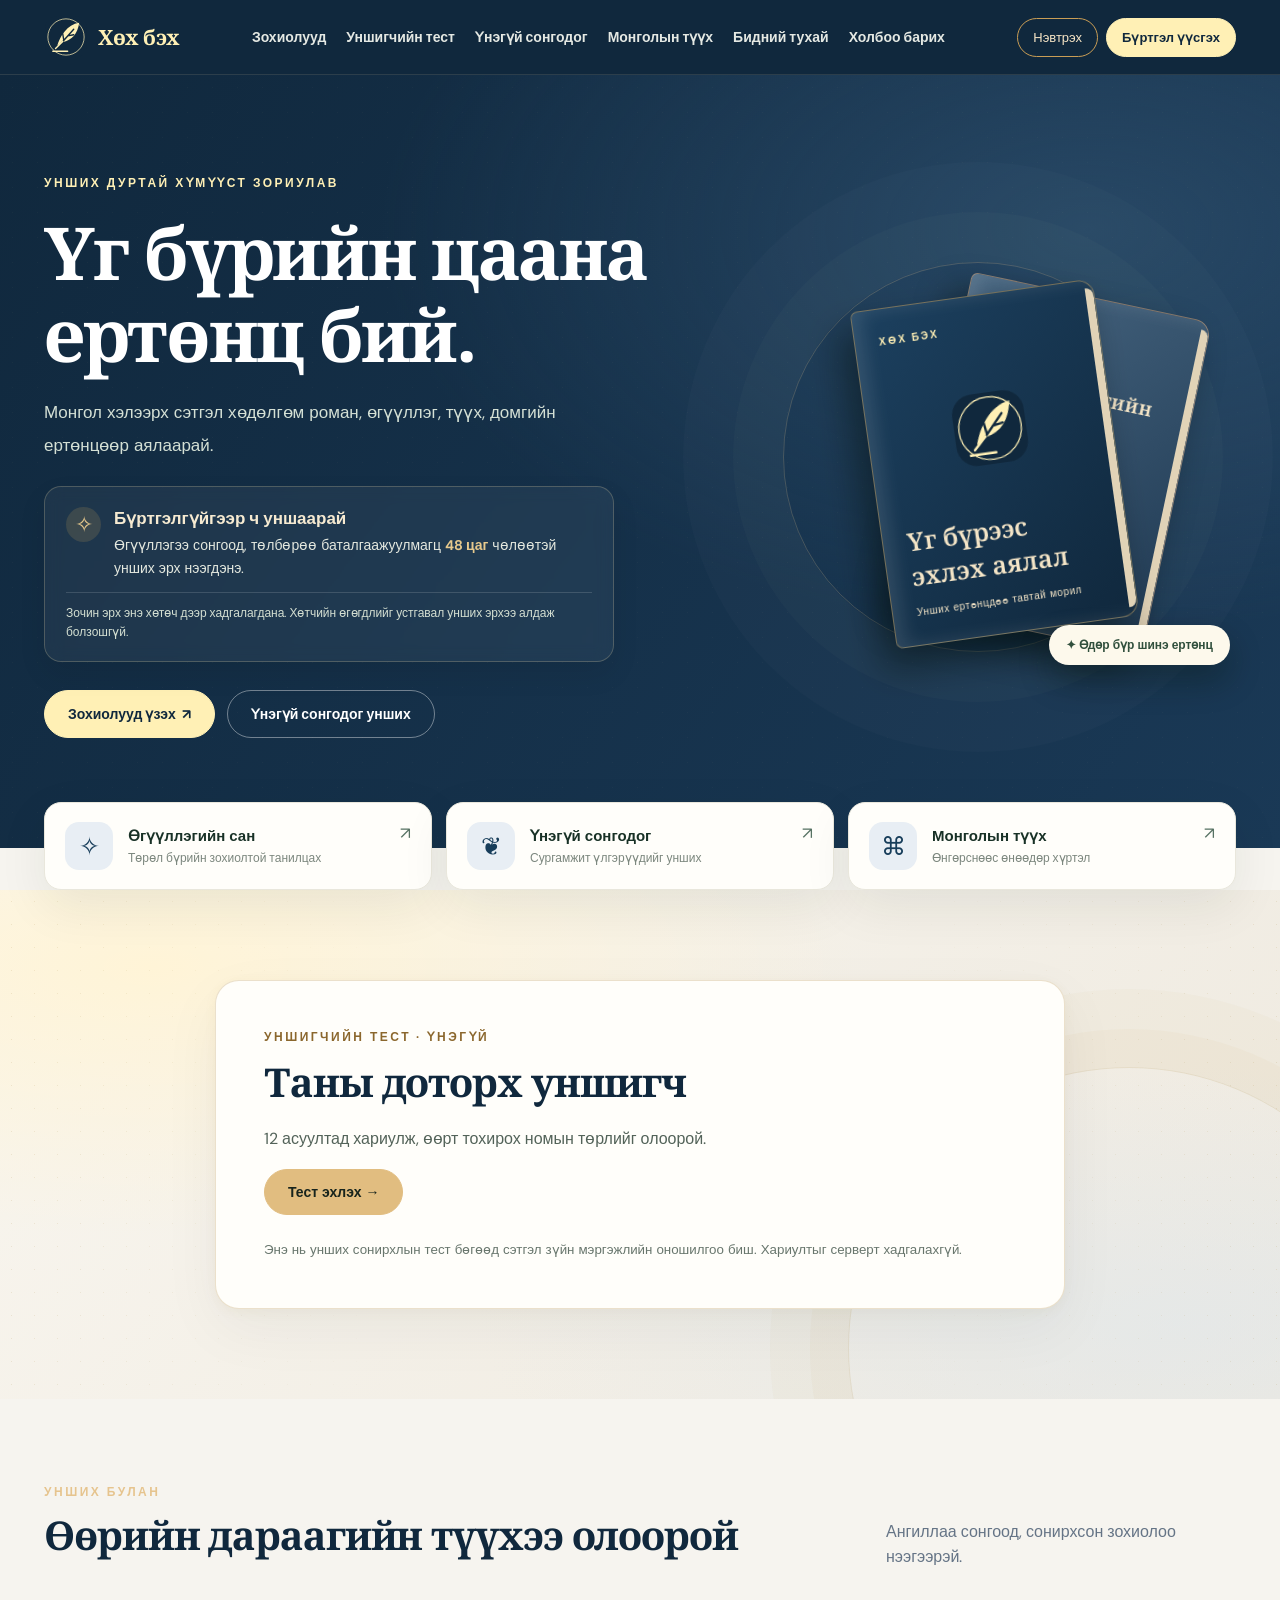
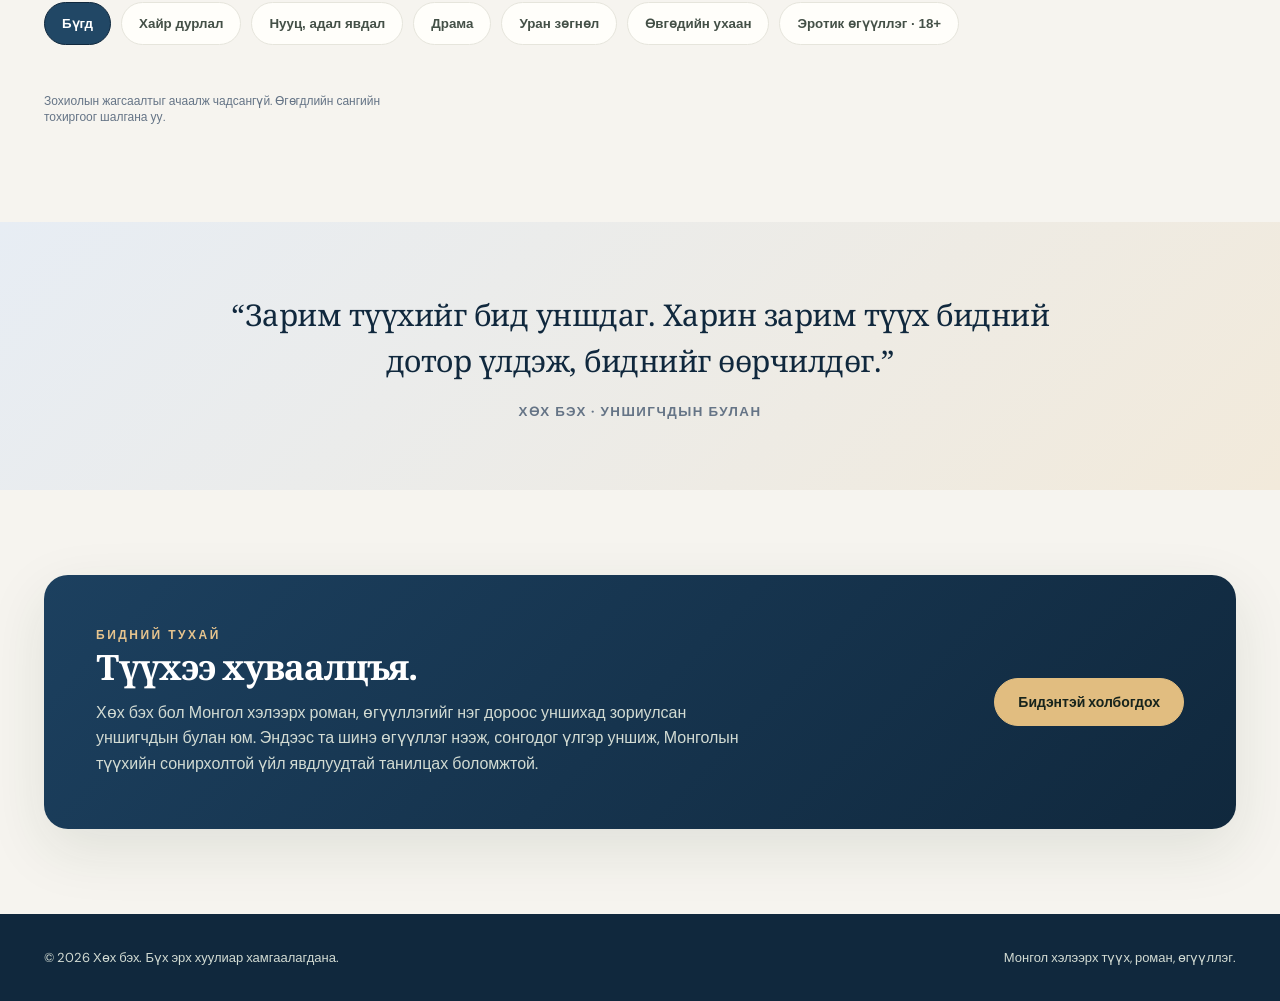
==== commit 6a24461c: "Publish free proverb-inspired story and add Wisdom category" ====
--- a/index.html
+++ b/index.html
@@ -66,7 +66,7 @@
 .reader-free-text{-webkit-user-select:text;user-select:text}.reader-paid-text{-webkit-user-select:none;user-select:none;-webkit-touch-callout:none}
 #storyShare:not([hidden]){display:flex;flex-wrap:wrap;align-items:center;gap:8px}
 </style>
-<link rel="icon" type="image/svg+xml" href="/images/khukh-bekh-logo.svg"><link rel="stylesheet" href="/brand.css"></head>
+<link rel="icon" type="image/svg+xml" href="/images/khukh-bekh-logo.svg"><link rel="stylesheet" href="/brand.css?v=book-scene-3"></head>
 <body>
 <header><div class="wrap nav"><a class="brand" href="#top"><span class="mark"><img class="brand-logo" src="/images/khukh-bekh-logo.svg" alt="" width="44" height="44"></span><span>Хөх бэх</span></a><button class="mobile-menu-toggle" id="mobileMenuToggle" type="button" aria-expanded="false" aria-controls="mobileSiteNav" aria-label="Цэс нээх"><span aria-hidden="true">☰</span><span>Цэс</span></button><nav class="navlinks" id="mobileSiteNav" aria-label="Үндсэн цэс"><a href="#stories">Зохиолууд</a><a href="#readerQuiz">Уншигчийн тест</a><a href="/classics.html">Үнэгүй сонгодог</a><a href="/mongolian-history.html">Монголын түүх</a><a href="#about">Бидний тухай</a><a href="#contact">Холбоо барих</a></nav><div class="account-actions"><span class="signedin" id="signedInEmail" hidden></span><button id="navLogin" type="button">Нэвтрэх</button><button id="navRegister" type="button" class="primary">Бүртгэл үүсгэх</button><button id="navLogout" type="button" hidden>Гарах</button></div></div></header>
 <main id="top">
@@ -74,7 +74,7 @@
   <section class="discovery-section" aria-label="Унших хэсгүүд"><div class="wrap discovery-grid"><a class="discovery-tile" href="#stories"><span class="discovery-icon">✧</span><span><strong>Өгүүллэгийн сан</strong><small>Төрөл бүрийн зохиолтой танилцах</small></span><span class="discovery-arrow">↗</span></a><a class="discovery-tile" href="/classics.html"><span class="discovery-icon">❦</span><span><strong>Үнэгүй сонгодог</strong><small>Сургамжит үлгэрүүдийг унших</small></span><span class="discovery-arrow">↗</span></a><a class="discovery-tile" href="/mongolian-history.html"><span class="discovery-icon">⌘</span><span><strong>Монголын түүх</strong><small>Өнгөрснөөс өнөөдөр хүртэл</small></span><span class="discovery-arrow">↗</span></a></div></section>
 <section class="section" id="readerQuiz"><div class="wrap"><div class="rq-panel"><div class="eyebrow">Уншигчийн тест · Үнэгүй</div><h2>Таны доторх уншигч</h2><p>12 асуултад хариулж, өөрт тохирох номын төрлийг олоорой.</p><div id="rqContent" aria-live="polite"></div><small class="rq-note">Энэ нь унших сонирхлын тест бөгөөд сэтгэл зүйн мэргэжлийн оношилгоо биш. Хариултыг серверт хадгалахгүй.</small></div></div></section>
   <section class="section" id="stories"><div class="wrap"><div class="section-head"><div><div class="eyebrow">Унших булан</div><h2>Өөрийн дараагийн түүхээ олоорой</h2></div><p>Ангиллаа сонгоод, сонирхсон зохиолоо нээгээрэй.</p></div>
-    <div class="filters" aria-label="Зохиолын ангилал"><button class="filter active" data-filter="all">Бүгд</button><button class="filter" data-filter="romance">Хайр дурлал</button><button class="filter" data-filter="mystery">Нууц, адал явдал</button><button class="filter" data-filter="drama">Драма</button><button class="filter" data-filter="fantasy">Уран зөгнөл</button><button class="filter" data-filter="erotic">Эротик өгүүллэг · 18+</button></div>
+    <div class="filters" aria-label="Зохиолын ангилал"><button class="filter active" data-filter="all">Бүгд</button><button class="filter" data-filter="romance">Хайр дурлал</button><button class="filter" data-filter="mystery">Нууц, адал явдал</button><button class="filter" data-filter="drama">Драма</button><button class="filter" data-filter="fantasy">Уран зөгнөл</button><button class="filter" data-filter="wisdom">Өвгөдийн ухаан</button><button class="filter" data-filter="erotic">Эротик өгүүллэг · 18+</button></div>
     <div class="cards" id="cards">
       <article class="card" data-category="mystery"><div class="cover"><span class="symbol">☾</span><span class="genre">Нууц · Адал явдал</span></div><div class="card-body"><h3>Тайгын шивнээ</h3><p>Ойн гүнд мартагдсан нэгэн захидал хуучин нууцыг дахин амилуулна.</p><div class="meta"><span>Богино өгүүллэг</span><button class="read" data-story="taiga">Унших →</button></div></div></article>
       <article class="card" data-category="romance"><div class="cover amber"><span class="symbol">❧</span><span class="genre">Хайр дурлал</span></div><div class="card-body"><h3>Намрын сүүлчийн захиа</h3><p>Хэлж амжаагүй үгс, илгээгээгүй захиа хоёрын хооронд үлдсэн хайр.</p><div class="meta"><span>Роман · Эхлэл</span><button class="read" data-story="letter">Унших →</button></div></div></article>
@@ -182,6 +182,7 @@
 
 function categoryFor(s){
   const title=(s.title||'').trim().toLowerCase();
+  if(s.slug==='daisny-ach'||/өвгөдийн ухаан/.test((s.synopsis||'').toLowerCase()))return 'wisdom';
   if(title==='мөнх тэнгэрийн онгод')return 'fantasy';
   if(title==='сүүлчийн цас')return 'romance';
   const t=(s.title+' '+s.synopsis).toLowerCase();
@@ -207,7 +208,7 @@
     article.dataset.category=cat;
 
     const cover=document.createElement('div');
-    cover.className='cover '+({romance:'rose',fantasy:'blue',mystery:'moss',drama:'plum',erotic:'plum'}[cat]);
+    cover.className='cover '+({romance:'rose',fantasy:'blue',mystery:'moss',drama:'plum',erotic:'plum',wisdom:'amber'}[cat]);
 
     const fallbackCover = /мөнх\s*тэнгэрийн\s*онгод/i.test(s.title || '') || s.slug === 'monkh-tengeriin-ongod' ? '/images/monkh-tengeriin-ongod.webp' : (/сүүлчийн\s*цас/i.test(s.title || '') || cat === 'romance') ? '/images/love-story.webp' : '';
     const coverUrl = String(s.cover_url || '').trim() || fallbackCover;
@@ -224,7 +225,7 @@
 
     const genre=document.createElement('span');
     genre.className='genre';
-    genre.textContent=cat==='erotic'?'Эротик өгүүллэг · 18+':cat==='romance'?'Хайр дурлал':cat==='fantasy'?'Уран зөгнөл':cat==='mystery'?'Нууц · Адал явдал':'Өгүүллэг';
+    genre.textContent=cat==='wisdom'?'Өвгөдийн ухаан':cat==='erotic'?'Эротик өгүүллэг · 18+':cat==='romance'?'Хайр дурлал':cat==='fantasy'?'Уран зөгнөл':cat==='mystery'?'Нууц · Адал явдал':'Өгүүллэг';
     if(!coverUrl)cover.append(symbol);
     cover.append(genre);
 
@@ -290,7 +291,7 @@
  const key=()=> 'kb-book-position:'+story.slug;
  function anchor(){return pages[index]?{part:pages[index].part,offset:pages[index].offset}:null}
  function remember(){if(story&&anchor())write(key(),JSON.stringify(anchor()))}
- function restore(a){if(!a)return 0;let n=pages.findLastIndex(p=>p.part===a.part&&p.offset<=a.offset);if(n<0)n=pages.findIndex(p=>p.part==='lock');return Math.max(0,n)}
+ function restore(a){if(!a)return 0;let n=-1;for(let i=0;i<pages.length;i++){if(pages[i].part===a.part&&pages[i].offset<=a.offset)n=i;}if(n<0)n=pages.findIndex(p=>p.part==='lock');return Math.max(0,n)}
  function element(tag,cls,text){const e=document.createElement(tag);if(cls)e.className=cls;if(text!==undefined)e.textContent=text;return e}
  function validPaid(){return story?.unlocked&&story.continuation&&(!story.expiresAt||Date.parse(story.expiresAt)>Date.now())}
  function paginate(a){
@@ -299,13 +300,15 @@
   cols=matchMedia('(min-width: 761px)').matches?2:1;
   spread.style.setProperty('--bk-cols',cols);
   spread.replaceChildren();
-  const probe=element('article','bk-page bk-probe'),inner=element('div','bk-copy');probe.append(inner);spread.append(probe);
-  const height=inner.clientHeight; if(!height){spread.replaceChildren();return}
+  const probe=element('article','bk-page bk-probe'),inner=element('div','bk-copy');
+  probe.append(element('div','bk-running',story.title),inner,element('div','bk-folio','— 1 —'));spread.append(probe);
+  const height=inner.clientHeight;
+  if(height<40){spread.replaceChildren();scroll=true;applyMode();return}
   pages=[];
   function split(text,part){
    text=String(text||'');let pos=0;
    while(pos<text.length){
-    let lo=1,hi=text.length-pos,best=1;
+    let lo=1,hi=Math.min(6000,text.length-pos),best=1;
     while(lo<=hi){let mid=(lo+hi)>>1;inner.textContent=text.slice(pos,pos+mid);if(inner.scrollHeight<=height+1){best=mid;lo=mid+1}else hi=mid-1}
     if(pos+best<text.length){const cut=text.slice(pos,pos+best).search(/\s+\S*$/);if(cut>best*.55)best=cut+1}
     if(best===1&&/[\uD800-\uDBFF]/.test(text[pos]))best=2;
@@ -313,10 +316,32 @@
    }
   }
   split(story.preview_text,'free');
-  if(validPaid())split(story.continuation,'paid');else pages.push({part:'lock',offset:0});
+  if(validPaid())split(story.continuation,'paid');else if(!story.complete_free)pages.push({part:'lock',offset:0});
   if(!pages.length)pages.push({part:'free',offset:0,text:''});
   index=Math.floor(restore(a)/cols)*cols;render();
  }
+
+ function sceneIcon(text){
+  const rules=[
+   [/аянга|цахил|тэнгэр дуугар|тэнгэр нүргэл/g,'Тэнгэр','M3 12Q2 7 7 7Q8 2 13 5Q17 3 19 8Q24 8 22 13H15M12 10L8 17H13L10 23'],
+   [/илд|тулаан|зэвсэг|дайчин/g,'Тулаан','M4 3L19 18M4 3L5 9L15 19M20 3L5 18M20 3L19 9L9 19M14 16L21 23M3 21L8 16M16 14L22 20M2 20L8 14'],
+   [/чоно|улилаа|улих/g,'Хөх чоно','M3 19L5 7L10 11L14 5L21 10L19 16L13 21L8 20Z M14 12L16 12M18 16L21 15'],
+   [/хаан ширээ|их хаан|өргөө|хааных/g,'Төрийн сүлд','M12 3V22M6 22H18M5 5H19M6 5L4 15M9 5L8 16M15 5L16 16M18 5L20 15M9 3H15'],
+   [/гал|дөл|илч/g,'Гал','M12 2Q17 8 15 12Q20 10 20 17Q18 23 12 22Q4 22 4 16Q5 11 9 8Q8 13 12 14Q15 9 12 2Z'],
+   [/сахиус|тангараг|андгай|судар/g,'Тангараг','M6 3H18Q21 3 21 6Q21 9 18 9H16V19Q16 22 13 22H4Q1 22 1 19Q1 16 4 16H6ZM8 8H14M8 12H14M4 16H13'],
+   [/нутаг|хайрхан|уулс|тал нутаг/g,'Эх нутаг','M2 20L9 7L13 13L17 4L23 20ZM6 12L9 14L11 11M14 10L17 12L19 9'],
+   [/хагац|нулимс|гашууд|нас бар/g,'Хагацал','M12 3Q5 12 5 16A7 7 0 0 0 19 16Q19 12 12 3ZM8 17Q9 20 12 20'],
+   [/хайр дурлал|үнс|хайрт|зүрх/g,'Сэтгэл','M12 21L3 12Q-1 5 6 4Q10 3 12 8Q15 3 19 4Q25 6 21 12Z'],
+   [/сарны|манан|нууцлаг|шөнө/g,'Нууцлаг учрал','M16 2A10 10 0 1 0 22 17A9 9 0 0 1 16 2ZM5 4V8M3 6H7M19 5V9M17 7H21']
+  ];
+  const lower=String(text||'').toLowerCase();let best=null,score=0;
+  for(const [re,label,path] of rules){const n=(lower.match(re)||[]).length;if(n>score){score=n;best={label,path}}}
+  if(!best)return null;
+  const wrap=element('span','bk-scene-icon');wrap.setAttribute('aria-hidden','true');wrap.title=best.label;
+  const svg=document.createElementNS('http://www.w3.org/2000/svg','svg');svg.setAttribute('viewBox','0 0 24 24');svg.setAttribute('fill','none');svg.setAttribute('stroke','currentColor');svg.setAttribute('stroke-width','1.1');svg.setAttribute('stroke-linecap','round');svg.setAttribute('stroke-linejoin','round');
+  const path=document.createElementNS('http://www.w3.org/2000/svg','path');path.setAttribute('d',best.path);svg.append(path);wrap.append(svg);return wrap;
+ }
+
  function render(){
   if(!story)return;spread.replaceChildren();
   for(let i=0;i<cols;i++){
@@ -327,7 +352,9 @@
     body.classList.add('bk-lock');body.append(element('div','bk-lock-icon','♙'),element('h3','','Үргэлжлэл түгжээтэй'),element('p','','48 цагийн унших эрх'));
     const buy=element('button','btn','Үргэлжлэлийг нээх · '+Number(story.price_mnt).toLocaleString('mn-MN')+'₮');buy.type='button';buy.onclick=()=>buyStory(story.slug);body.append(buy);
    }else{body.textContent=p.text;if(p.part==='paid')body.classList.add('reader-paid-text')}
-   page.append(top,body,element('div','bk-folio','— '+(index+i+1)+' —'));spread.append(page);
+   const folio=element('div','bk-folio','— '+(index+i+1)+' —');
+   if(p.part!=='lock'){const ornament=sceneIcon(p.text);if(ornament)top.append(ornament)}
+   page.append(top,body,folio);spread.append(page);
   }
   q('.bk-count').textContent=(index+1)+(cols===2&&index+1<pages.length?'–'+(index+2):'')+' / '+pages.length;
   q('.bk-prev').disabled=index===0;q('.bk-next').disabled=index+cols>=pages.length;
@@ -411,7 +438,10 @@
     $('readerText').append(document.createElement('br'),document.createElement('br'));
     requestAnimationFrame(updateReaderProgress);
 
-    if(s.unlocked&&s.continuation){
+    if(s.complete_free){
+      note.textContent='Бүрэн үнэгүй · Өвгөдийн ухаан';
+      $('readerText').append(note);
+    }else if(s.unlocked&&s.continuation){
       const rest=document.createElement('div');
       rest.textContent=s.continuation;
       rest.className='reader-paid-text';
--- a/brand.css
+++ b/brand.css
@@ -69,3 +69,16 @@
 @media(min-width:761px){#reader .modal-box.book-active{width:min(100%,1080px);max-width:1080px}}
 @media(max-width:760px){#reader .book-active{padding-left:9px;padding-right:9px}.bk-page{height:clamp(240px,calc(100dvh - 300px),620px);padding:10px 18px}.bk-toolbar,.bk-nav{gap:5px}.bk-toolbar button,.bk-nav button{padding:8px 10px}}
 @media(prefers-reduced-motion:reduce){.bk-page{animation:none!important}}
+
+/* Book pagination: measurement must match the rendered three-row page. */
+.bk-page{box-sizing:border-box;grid-template-rows:28px minmax(0,1fr) 24px}
+.bk-copy{font-family:"Times New Roman",Times,"Liberation Serif",serif;line-height:1.65;font-weight:400;letter-spacing:0;text-align:left}
+.bk-running,.bk-folio{font-family:"Times New Roman",Times,serif}
+.bk-probe .bk-copy{height:100%;min-height:0}
+#readerText{font-family:"Times New Roman",Times,"Liberation Serif",serif}
+
+/* Context-sensitive miniature book engravings; do not change pagination height. */
+.bk-running{position:relative;padding-inline:29px;line-height:25px}
+.bk-scene-icon{position:absolute;right:2px;top:1px;width:24px;height:24px;color:#927342;opacity:.88;display:grid;place-items:center;pointer-events:none}
+.bk-scene-icon svg{width:21px;height:21px;display:block}
+@media(max-width:760px){.bk-scene-icon{width:22px;height:22px}.bk-scene-icon svg{width:19px;height:19px}}
